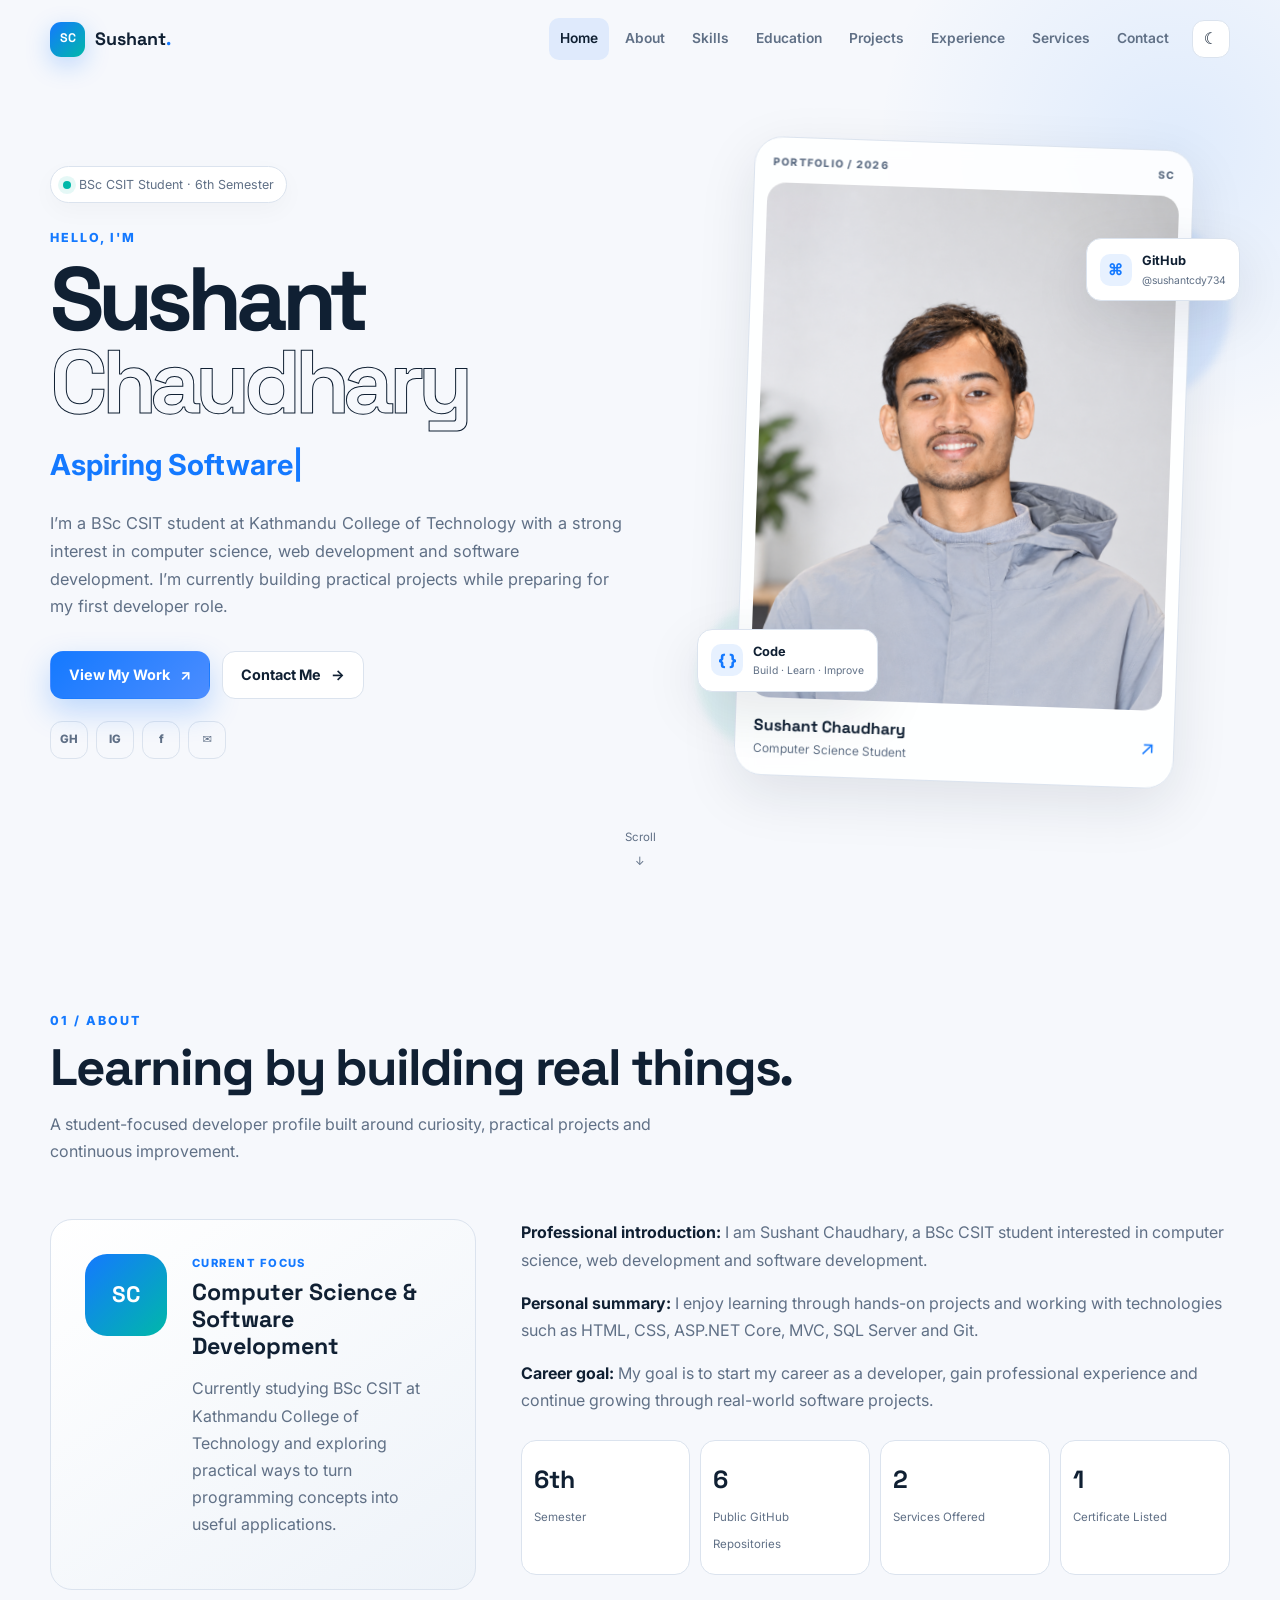
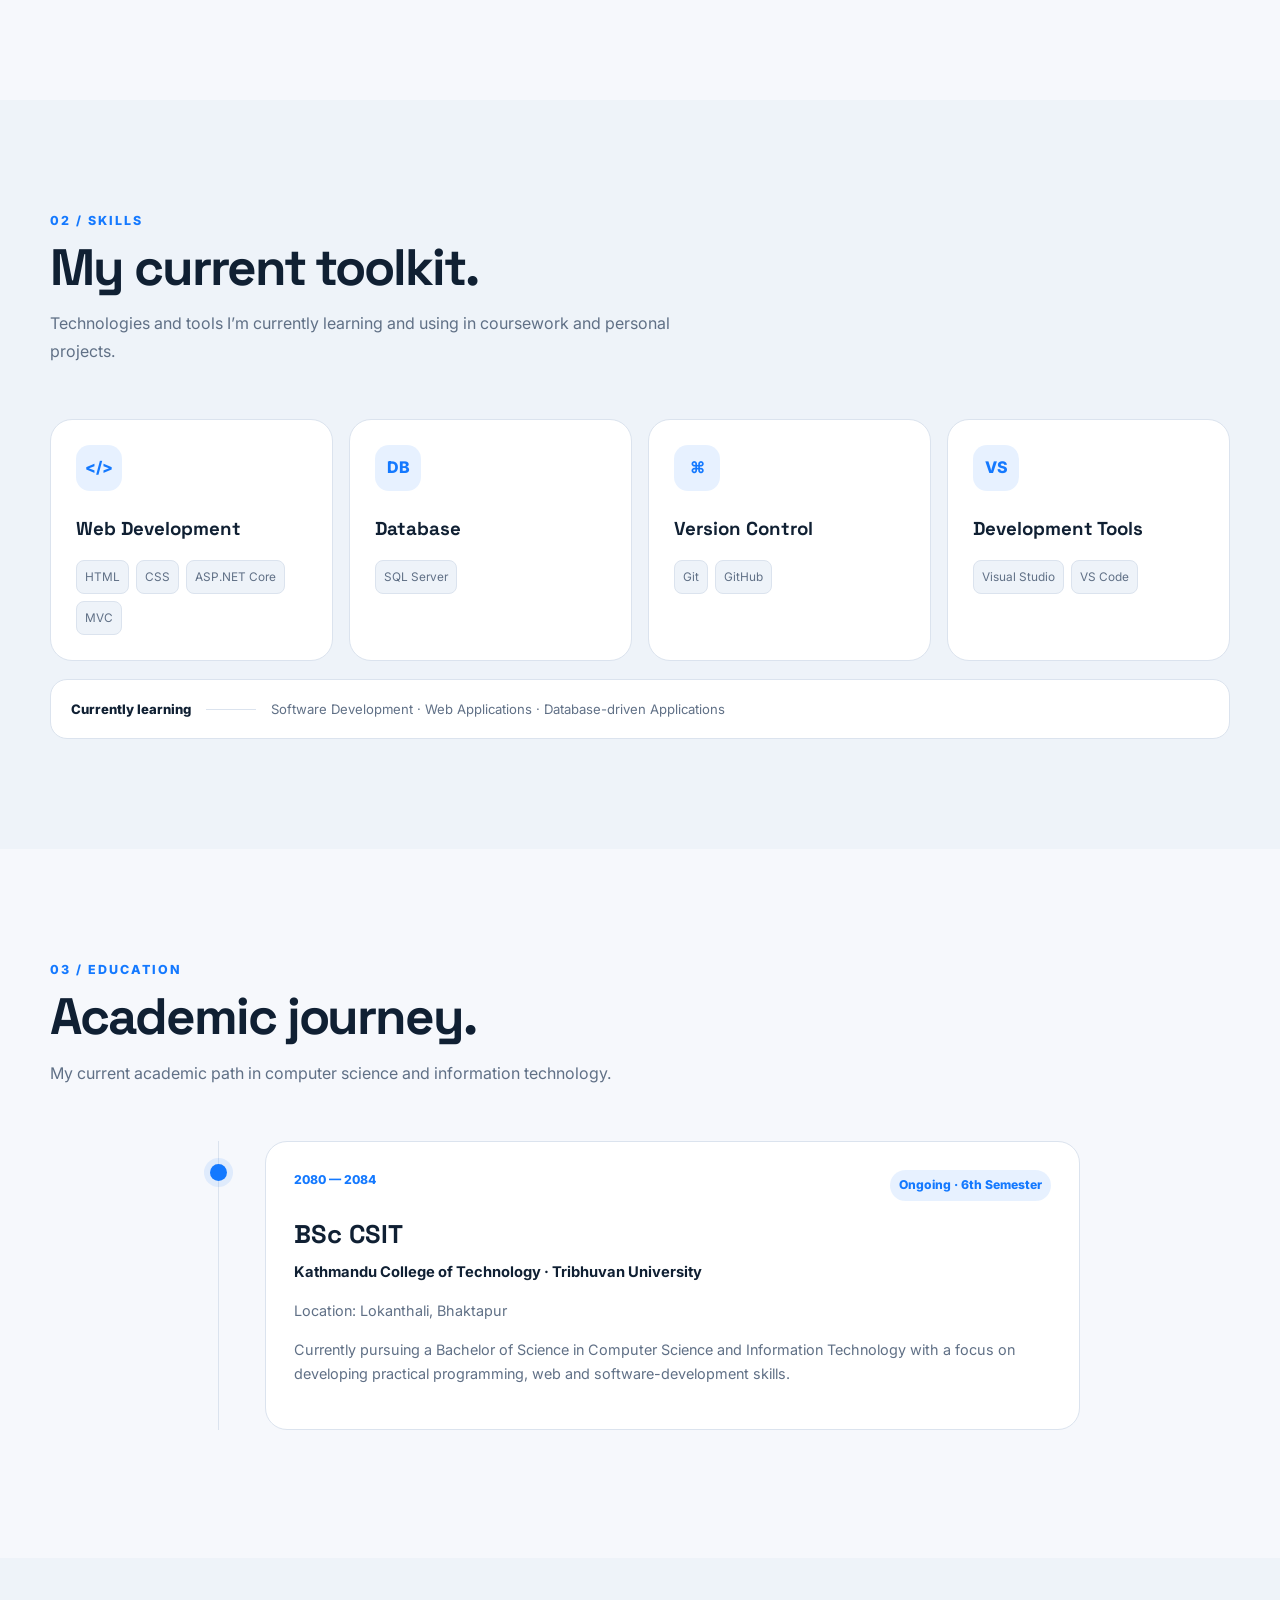
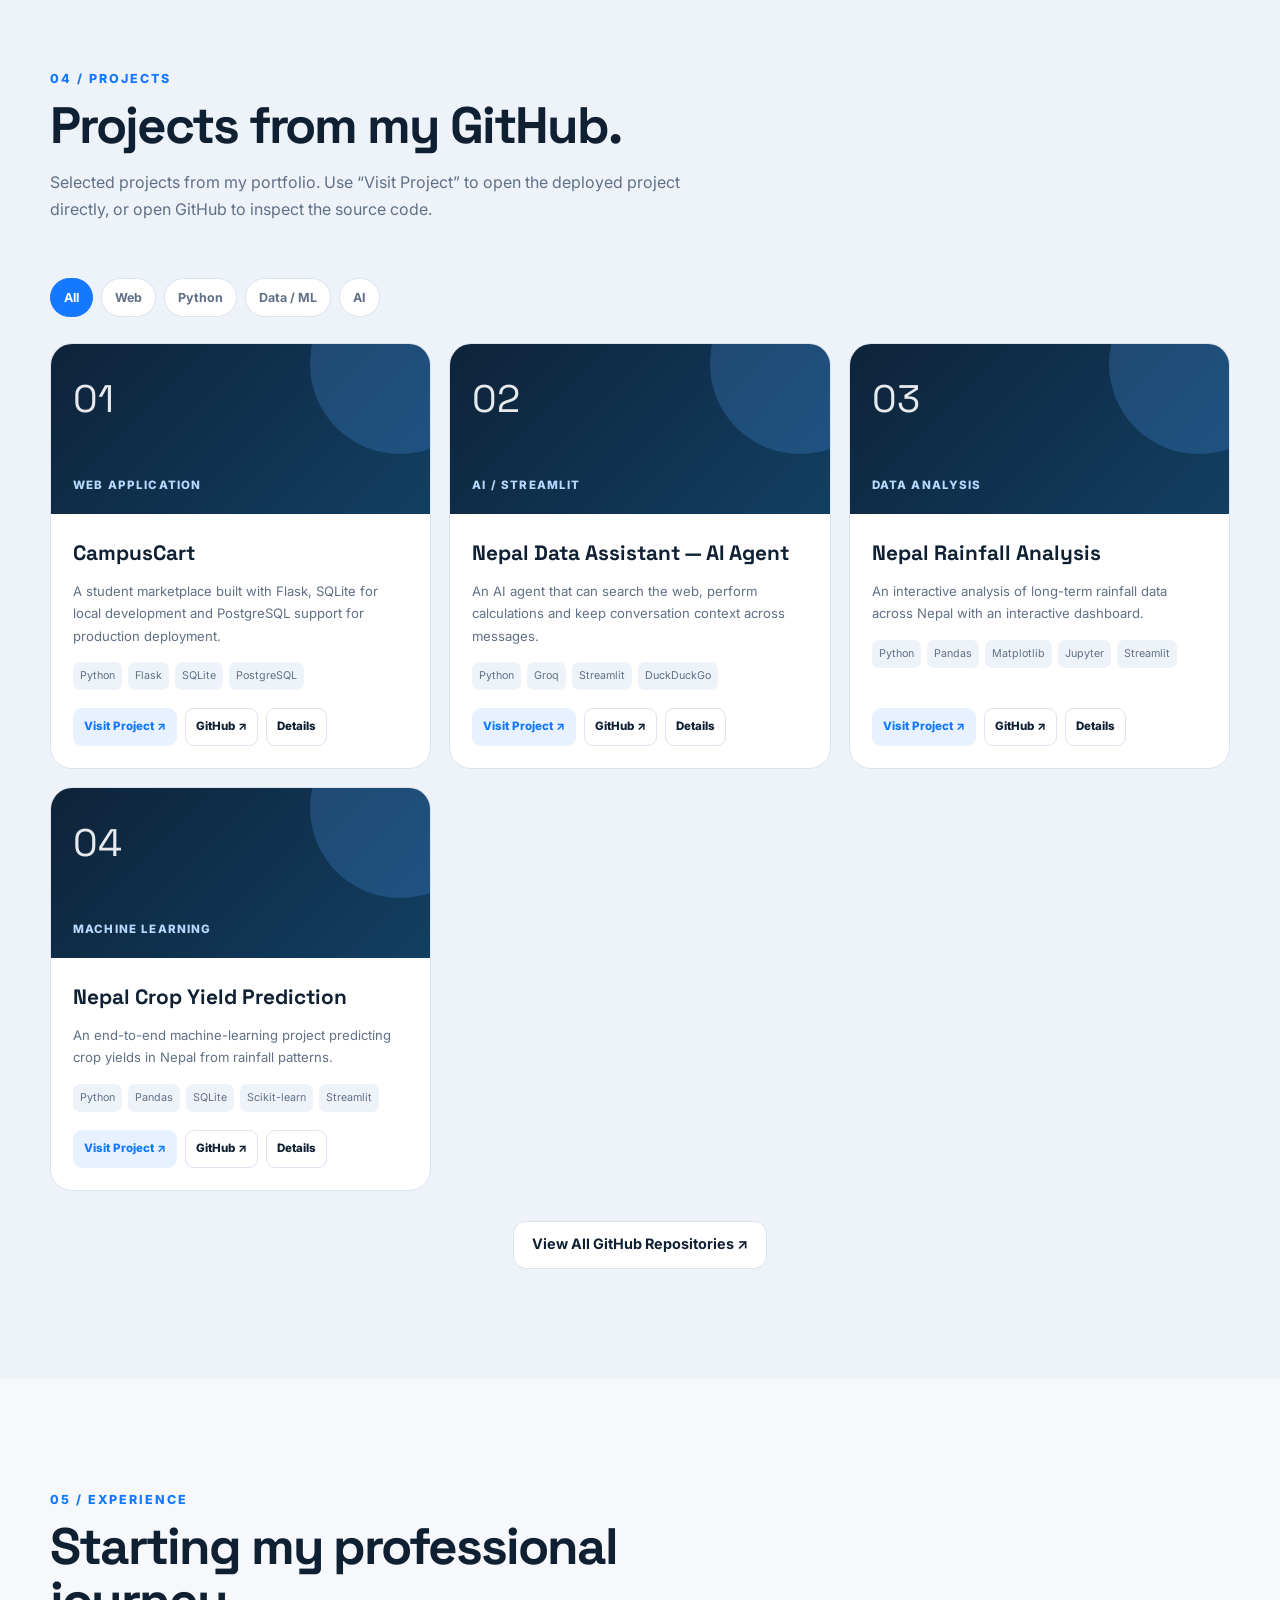
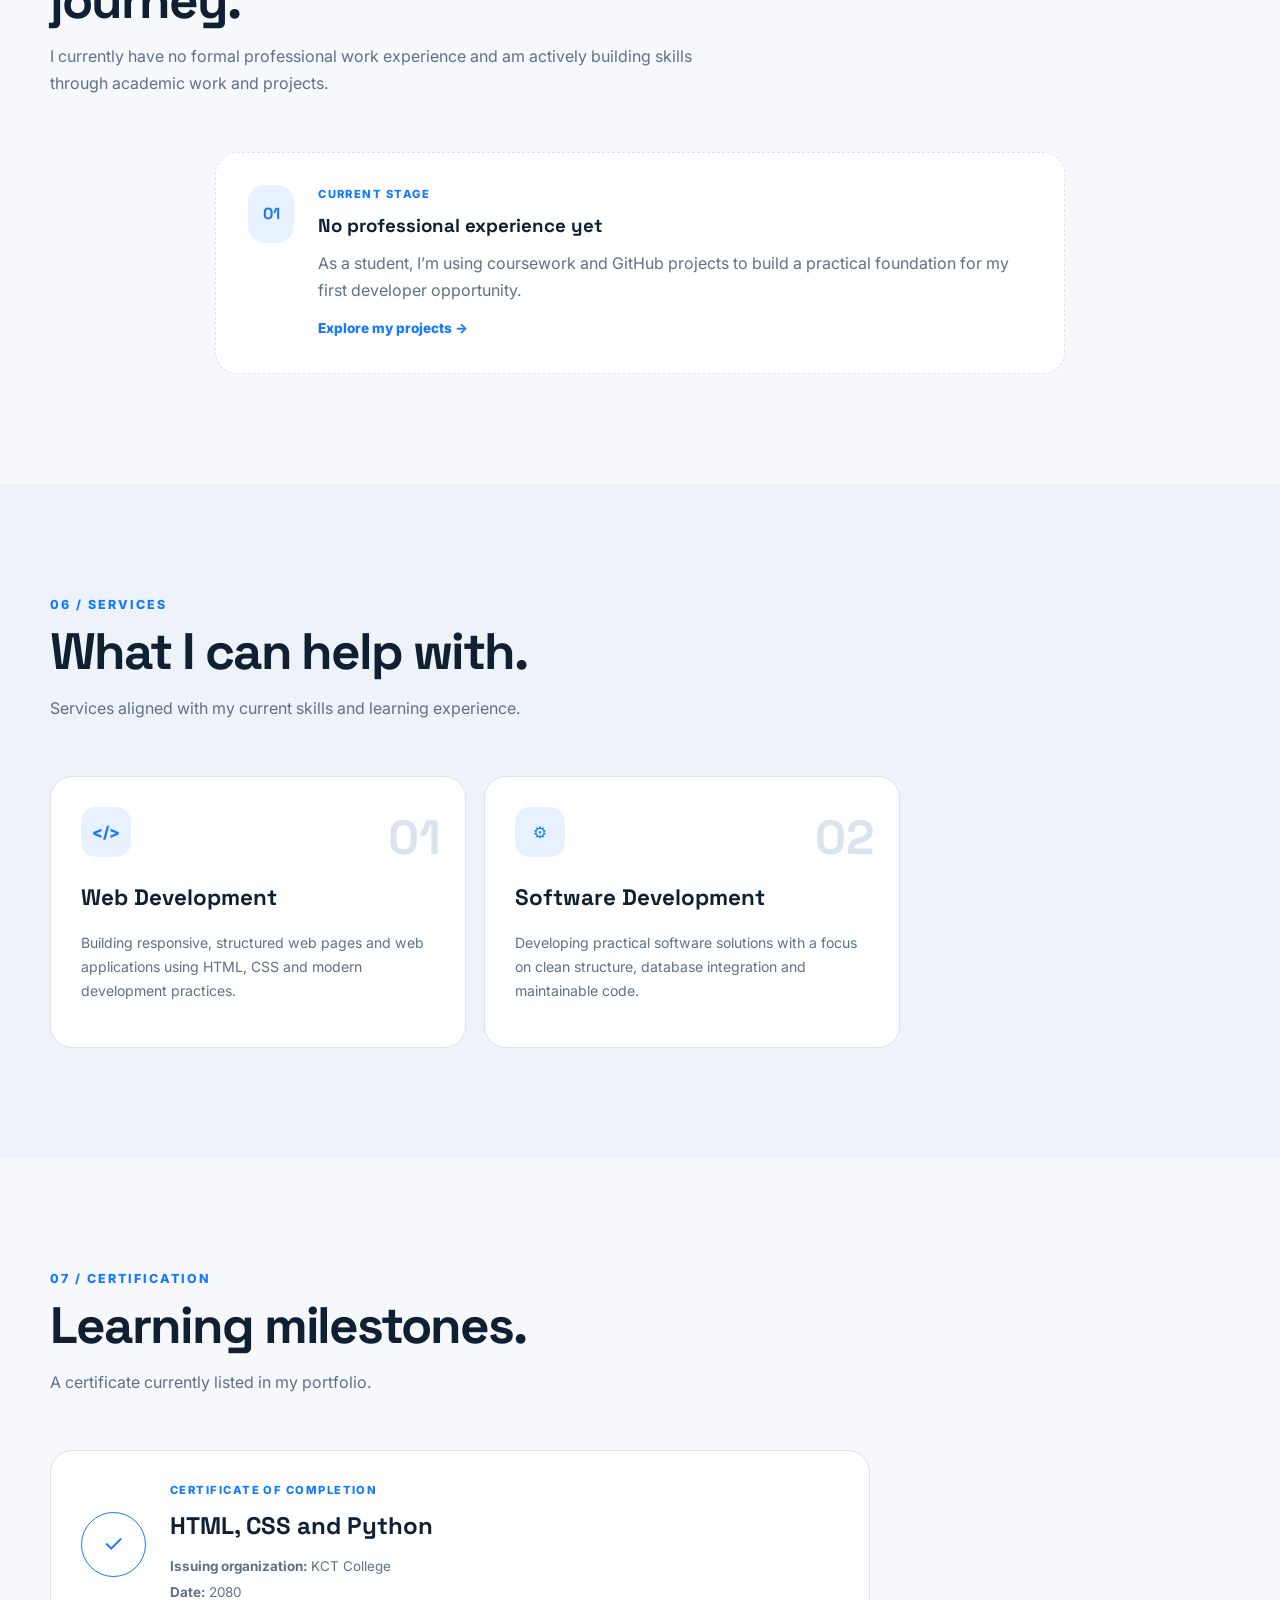
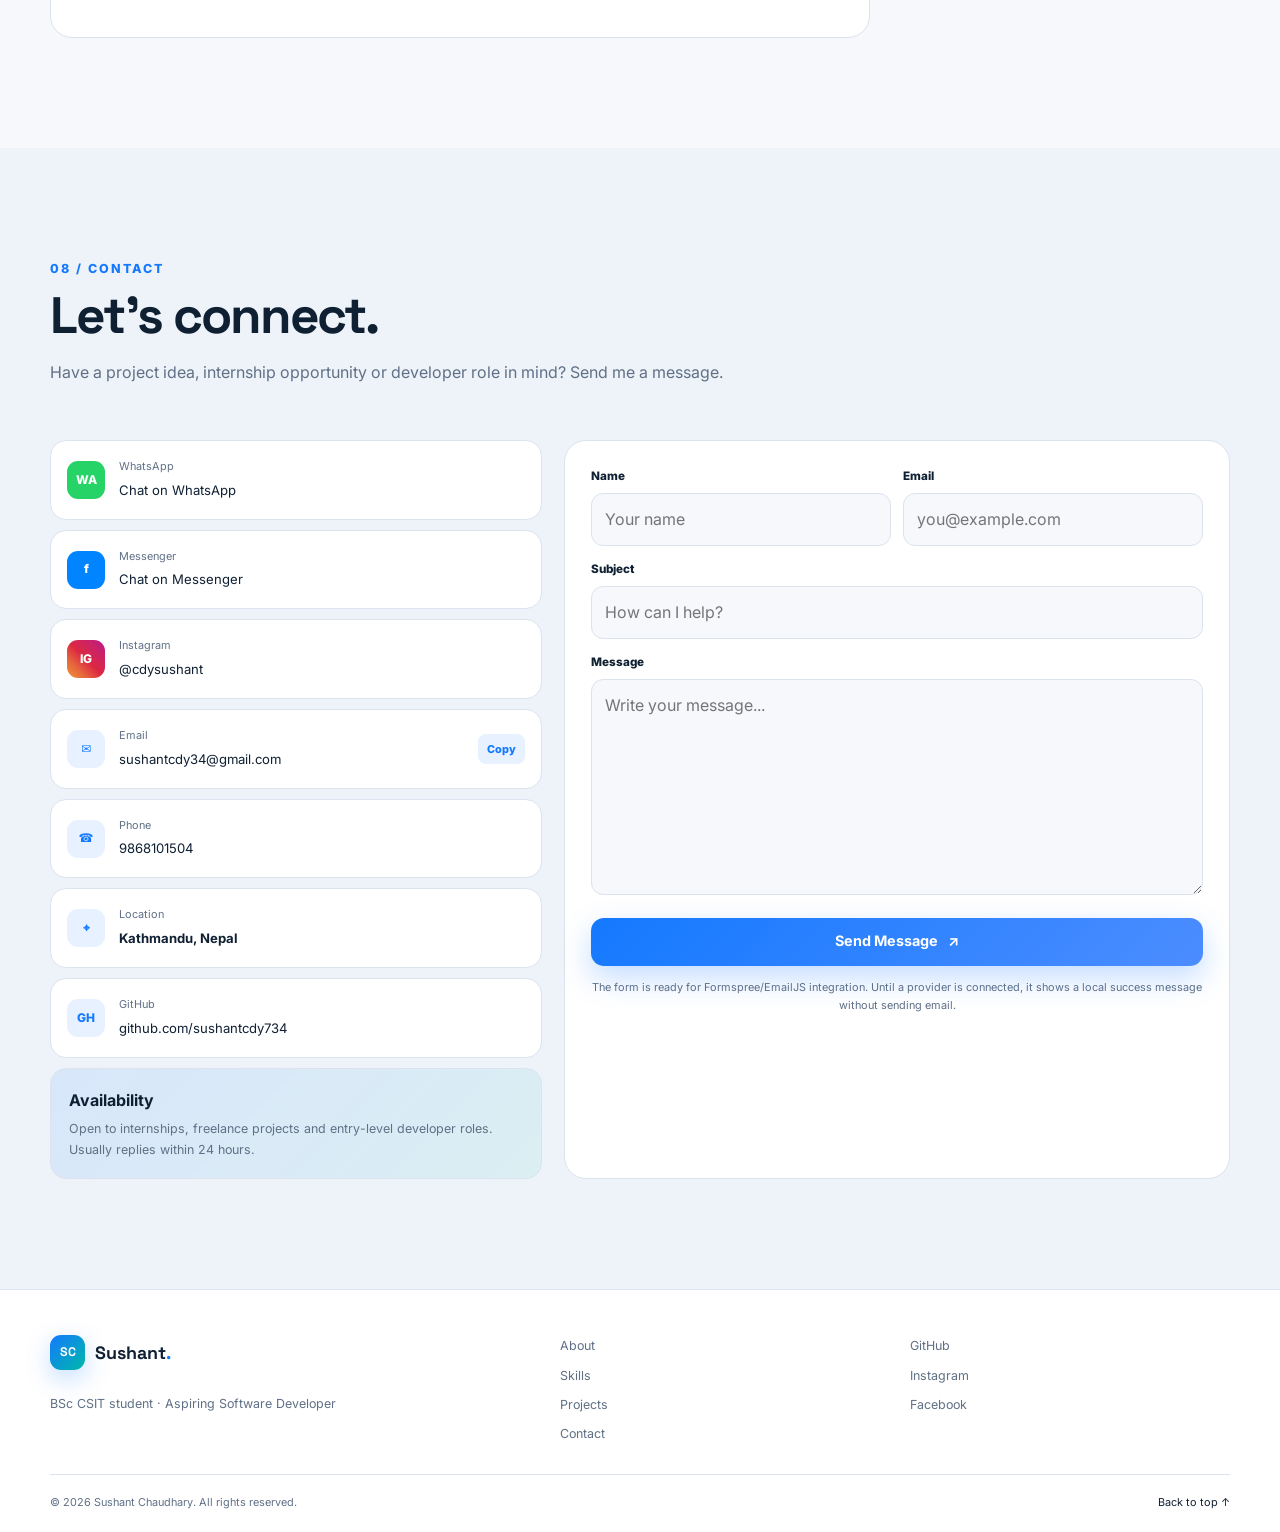
==== index.html @ b799d72f "Initial portfolio" ====
<!doctype html>
<html lang="en">
<head>
  <meta charset="utf-8">
  <meta name="viewport" content="width=device-width, initial-scale=1">
  <meta name="description" content="Sushant Chaudhary — BSc CSIT student and aspiring software developer. Explore skills, education, projects, certifications and contact information.">
  <meta name="keywords" content="Sushant Chaudhary, BSc CSIT, software developer, web development, ASP.NET Core, MVC, SQL Server, GitHub, Kathmandu">
  <meta name="author" content="Sushant Chaudhary">
  <meta property="og:title" content="Sushant Chaudhary | Developer Portfolio">
  <meta property="og:description" content="Portfolio of Sushant Chaudhary, a BSc CSIT student interested in computer science and software development.">
  <meta property="og:type" content="website">
  <meta property="og:image" content="images/profile.jpg">
  <meta name="theme-color" content="#08111f">
  <title>Sushant Chaudhary | Developer Portfolio</title>
  <link rel="icon" href="images/profile.jpg" type="image/jpeg">
  <link rel="preconnect" href="https://fonts.googleapis.com">
  <link rel="preconnect" href="https://fonts.gstatic.com" crossorigin>
  <link href="https://fonts.googleapis.com/css2?family=Inter:wght@400;500;600;700;800&family=Space+Grotesk:wght@500;600;700&display=swap" rel="stylesheet">
  <link rel="stylesheet" href="css/style.css">
</head>
<body>
  <div id="loader" class="loader" aria-label="Loading"><div class="loader-ring"></div></div>
  <div class="scroll-progress" id="scrollProgress"></div>

  <header class="site-header" id="siteHeader">
    <nav class="navbar container" aria-label="Primary navigation">
      <a class="brand" href="#home" aria-label="Sushant Chaudhary home">
        <span class="brand-mark">SC</span><span>Sushant<span class="brand-dot">.</span></span>
      </a>

      <button class="menu-toggle" id="menuToggle" aria-label="Open navigation menu" aria-expanded="false" aria-controls="navMenu">
        <span></span><span></span><span></span>
      </button>

      <div class="nav-menu" id="navMenu">
        <a href="#home" class="nav-link active">Home</a>
        <a href="#about" class="nav-link">About</a>
        <a href="#skills" class="nav-link">Skills</a>
        <a href="#education" class="nav-link">Education</a>
        <a href="#projects" class="nav-link">Projects</a>
        <a href="#experience" class="nav-link">Experience</a>
        <a href="#services" class="nav-link">Services</a>
        <a href="#contact" class="nav-link">Contact</a>
        <button class="theme-toggle" id="themeToggle" aria-label="Toggle dark and light mode" title="Toggle theme">☾</button>
      </div>
    </nav>
  </header>

  <main>
    <section id="home" class="hero section">
      <div class="hero-grid container">
        <div class="hero-copy reveal">
          <div class="status-pill"><span></span> BSc CSIT Student · 6th Semester</div>
          <p class="eyebrow">Hello, I'm</p>
          <h1>Sushant <span>Chaudhary</span></h1>
          <h2><span id="typingText">Aspiring Software Developer</span><span class="typing-cursor" aria-hidden="true">|</span></h2>
          <p class="hero-description">
            I’m a BSc CSIT student at Kathmandu College of Technology with a strong interest in computer science,
            web development and software development. I’m currently building practical projects while preparing for my first developer role.
          </p>
          <div class="hero-actions">
            <a class="btn btn-primary" href="#projects">View My Work <span>↗</span></a>
            <a class="btn btn-secondary" href="#contact">Contact Me <span>→</span></a>
          </div>
          <div class="social-links" aria-label="Social links">
            <a href="https://github.com/sushantcdy734" target="_blank" rel="noopener noreferrer" aria-label="GitHub">GH</a>
            <a href="https://www.instagram.com/cdysushant/?hl=en" target="_blank" rel="noopener noreferrer" aria-label="Instagram">IG</a>
            <a href="https://www.facebook.com/sushant.chaudhary.543792" target="_blank" rel="noopener noreferrer" aria-label="Facebook">f</a>
            <a href="mailto:sushantcdy734@gmail.com" aria-label="Email">✉</a>
          </div>
        </div>

        <div class="hero-visual reveal">
          <div class="glow glow-one"></div>
          <div class="glow glow-two"></div>
          <div class="profile-card">
            <div class="profile-topline"><span>PORTFOLIO / 2026</span><span>SC</span></div>
            <img src="images/profile.jpg" alt="Portrait of Sushant Chaudhary" loading="eager">
            <div class="profile-caption">
              <div>
                <strong>Sushant Chaudhary</strong>
                <span>Computer Science Student</span>
              </div>
              <span class="profile-arrow">↗</span>
            </div>
          </div>
          <div class="floating-card floating-card-one"><span class="mini-icon">{ }</span><div><strong>Code</strong><small>Build · Learn · Improve</small></div></div>
          <div class="floating-card floating-card-two"><span class="mini-icon">⌘</span><div><strong>GitHub</strong><small>@sushantcdy734</small></div></div>
        </div>
      </div>
      <a class="scroll-hint" href="#about" aria-label="Scroll to About section"><span>Scroll</span> ↓</a>
    </section>

    <section id="about" class="section">
      <div class="container">
        <div class="section-heading reveal">
          <p class="eyebrow">01 / About</p>
          <h2>Learning by building real things.</h2>
          <p>A student-focused developer profile built around curiosity, practical projects and continuous improvement.</p>
        </div>

        <div class="about-grid">
          <div class="about-panel reveal">
            <div class="about-number">SC</div>
            <div>
              <span class="panel-label">Current focus</span>
              <h3>Computer Science & Software Development</h3>
              <p>Currently studying BSc CSIT at Kathmandu College of Technology and exploring practical ways to turn programming concepts into useful applications.</p>
            </div>
          </div>

          <div class="about-copy reveal">
            <p><strong>Professional introduction:</strong> I am Sushant Chaudhary, a BSc CSIT student interested in computer science, web development and software development.</p>
            <p><strong>Personal summary:</strong> I enjoy learning through hands-on projects and working with technologies such as HTML, CSS, ASP.NET Core, MVC, SQL Server and Git.</p>
            <p><strong>Career goal:</strong> My goal is to start my career as a developer, gain professional experience and continue growing through real-world software projects.</p>

            <div class="stats-grid">
              <div class="stat"><strong>6th</strong><span>Semester</span></div>
              <div class="stat"><strong>6</strong><span>Public GitHub Repositories</span></div>
              <div class="stat"><strong>2</strong><span>Services Offered</span></div>
              <div class="stat"><strong>1</strong><span>Certificate Listed</span></div>
            </div>
          </div>
        </div>
      </div>
    </section>

    <section id="skills" class="section section-muted">
      <div class="container">
        <div class="section-heading reveal">
          <p class="eyebrow">02 / Skills</p>
          <h2>My current toolkit.</h2>
          <p>Technologies and tools I’m currently learning and using in coursework and personal projects.</p>
        </div>

        <div class="skills-grid">
          <article class="skill-card reveal">
            <div class="skill-icon">&lt;/&gt;</div>
            <h3>Web Development</h3>
            <div class="skill-tags">
              <span>HTML</span><span>CSS</span><span>ASP.NET Core</span><span>MVC</span>
            </div>
          </article>
          <article class="skill-card reveal">
            <div class="skill-icon">DB</div>
            <h3>Database</h3>
            <div class="skill-tags">
              <span>SQL Server</span>
            </div>
          </article>
          <article class="skill-card reveal">
            <div class="skill-icon">⌘</div>
            <h3>Version Control</h3>
            <div class="skill-tags">
              <span>Git</span><span>GitHub</span>
            </div>
          </article>
          <article class="skill-card reveal">
            <div class="skill-icon">VS</div>
            <h3>Development Tools</h3>
            <div class="skill-tags">
              <span>Visual Studio</span><span>VS Code</span>
            </div>
          </article>
        </div>

        <div class="learning-strip reveal">
          <span class="learning-label">Currently learning</span>
          <div class="learning-line"></div>
          <span>Software Development · Web Applications · Database-driven Applications</span>
        </div>
      </div>
    </section>

    <section id="education" class="section">
      <div class="container">
        <div class="section-heading reveal">
          <p class="eyebrow">03 / Education</p>
          <h2>Academic journey.</h2>
          <p>My current academic path in computer science and information technology.</p>
        </div>

        <div class="timeline">
          <article class="timeline-item reveal">
            <div class="timeline-dot"></div>
            <div class="timeline-card">
              <div class="timeline-meta"><span>2080 — 2084</span><span class="badge">Ongoing · 6th Semester</span></div>
              <h3>BSc CSIT</h3>
              <h4>Kathmandu College of Technology · Tribhuvan University</h4>
              <p>Location: Lokanthali, Bhaktapur</p>
              <p>Currently pursuing a Bachelor of Science in Computer Science and Information Technology with a focus on developing practical programming, web and software-development skills.</p>
            </div>
          </article>
        </div>
      </div>
    </section>

    <section id="projects" class="section section-muted">
      <div class="container">
        <div class="section-heading reveal">
          <p class="eyebrow">04 / Projects</p>
          <h2>Projects from my GitHub.</h2>
          <p>Selected projects from my portfolio. Use “Visit Project” to open the deployed project directly, or open GitHub to inspect the source code.</p>
        </div>

        <div class="filter-row reveal" role="group" aria-label="Project filters">
          <button class="filter-btn active" data-filter="all">All</button>
          <button class="filter-btn" data-filter="web">Web</button>
          <button class="filter-btn" data-filter="python">Python</button>
          <button class="filter-btn" data-filter="data">Data / ML</button>
          <button class="filter-btn" data-filter="ai">AI</button>
        </div>

        <div id="projectGrid" class="projects-grid"></div>

        <div class="projects-footer reveal">
          <a class="btn btn-secondary" href="https://github.com/sushantcdy734?tab=repositories" target="_blank" rel="noopener noreferrer">View All GitHub Repositories ↗</a>
        </div>
      </div>
    </section>

    <section id="experience" class="section">
      <div class="container">
        <div class="section-heading reveal">
          <p class="eyebrow">05 / Experience</p>
          <h2>Starting my professional journey.</h2>
          <p>I currently have no formal professional work experience and am actively building skills through academic work and projects.</p>
        </div>

        <div class="experience-empty reveal">
          <div class="empty-icon">01</div>
          <div>
            <span class="panel-label">Current stage</span>
            <h3>No professional experience yet</h3>
            <p>As a student, I’m using coursework and GitHub projects to build a practical foundation for my first developer opportunity.</p>
            <a href="#projects" class="text-link">Explore my projects →</a>
          </div>
        </div>
      </div>
    </section>

    <section id="services" class="section section-muted">
      <div class="container">
        <div class="section-heading reveal">
          <p class="eyebrow">06 / Services</p>
          <h2>What I can help with.</h2>
          <p>Services aligned with my current skills and learning experience.</p>
        </div>

        <div class="services-grid">
          <article class="service-card reveal">
            <span class="service-number">01</span>
            <div class="service-icon">&lt;/&gt;</div>
            <h3>Web Development</h3>
            <p>Building responsive, structured web pages and web applications using HTML, CSS and modern development practices.</p>
          </article>
          <article class="service-card reveal">
            <span class="service-number">02</span>
            <div class="service-icon">⚙</div>
            <h3>Software Development</h3>
            <p>Developing practical software solutions with a focus on clean structure, database integration and maintainable code.</p>
          </article>
        </div>
      </div>
    </section>

    <section id="certifications" class="section">
      <div class="container">
        <div class="section-heading reveal">
          <p class="eyebrow">07 / Certification</p>
          <h2>Learning milestones.</h2>
          <p>A certificate currently listed in my portfolio.</p>
        </div>

        <article class="certificate-card reveal">
          <div class="certificate-seal">✓</div>
          <div>
            <span class="panel-label">Certificate of Completion</span>
            <h3>HTML, CSS and Python</h3>
            <p><strong>Issuing organization:</strong> KCT College</p>
            <p><strong>Date:</strong> 2080</p>
          </div>
        </article>
      </div>
    </section>

    <section id="contact" class="section section-muted">
      <div class="container">
        <div class="section-heading reveal">
          <p class="eyebrow">08 / Contact</p>
          <h2>Let's connect.</h2>
          <p>Have a project idea, internship opportunity or developer role in mind? Send me a message.</p>
        </div>

        <div class="contact-grid">
          <div class="contact-info reveal">
  <!-- WhatsApp -->
  <div class="contact-card">
    <span class="contact-icon" style="background:#25D366; color:white;">WA</span>
    <div><span>WhatsApp</span><a href="https://wa.me/9779868101504?text=Hello%20Sushant,%20I%20saw%20your%20portfolio!" target="_blank" rel="noopener noreferrer">Chat on WhatsApp</a></div>
  </div>
  
  <!-- Facebook Messenger -->
  <div class="contact-card">
    <span class="contact-icon" style="background:#0084FF; color:white;">f</span>
    <div><span>Messenger</span><a href="https://m.me/sushant.chaudhary.543792" target="_blank" rel="noopener noreferrer">Chat on Messenger</a></div>
  </div>

  <!-- Instagram -->
  <div class="contact-card">
    <span class="contact-icon" style="background:linear-gradient(45deg, #f09433, #e6683c, #dc2743, #cc2366, #bc1888); color:white;">IG</span>
    <div><span>Instagram</span><a href="https://www.instagram.com/cdysushant/?hl=en" target="_blank" rel="noopener noreferrer">@cdysushant</a></div>
  </div>

  <!-- Email (Your existing card) -->
  <div class="contact-card">
    <span class="contact-icon">✉</span>
    <div><span>Email</span><a href="mailto:sushantcdy34@gmail.com">sushantcdy34@gmail.com</a></div>
    <button class="copy-btn" data-copy="sushantcdy34@gmail.com" aria-label="Copy email">Copy</button>
  </div>
            <div class="contact-card">
              <span class="contact-icon">☎</span>
              <div><span>Phone</span><a href="tel:+9779868101504">9868101504</a></div>
            </div>
            <div class="contact-card">
              <span class="contact-icon">⌖</span>
              <div><span>Location</span><strong>Kathmandu, Nepal</strong></div>
            </div>
            <div class="contact-card">
              <span class="contact-icon">GH</span>
              <div><span>GitHub</span><a href="https://github.com/sushantcdy734" target="_blank" rel="noopener noreferrer">github.com/sushantcdy734</a></div>
            </div>

            <div class="contact-note">
            <strong>Availability</strong>
            <p>Open to internships, freelance projects and entry-level developer roles. Usually replies within 24 hours.</p>
              </div>
          </div>

          <form id="contactForm" class="contact-form reveal" action="https://formspree.io/f/mrpblqgd" method="POST" novalidate>
            <div class="form-row">
              <label><span>Name</span><input type="text" name="name" autocomplete="name" required minlength="2" placeholder="Your name"></label>
              <label><span>Email</span><input type="email" name="email" autocomplete="email" required placeholder="you@example.com"></label>
            </div>
            <label><span>Subject</span><input type="text" name="subject" required minlength="3" placeholder="How can I help?"></label>
            <label><span>Message</span><textarea name="message" rows="7" required minlength="10" placeholder="Write your message..."></textarea></label>
            <button class="btn btn-primary submit-btn" type="submit">Send Message <span>↗</span></button>
            <p class="form-note">The form is ready for Formspree/EmailJS integration. Until a provider is connected, it shows a local success message without sending email.</p>
          </form>
        </div>
      </div>
    </section>
  </main>

  <footer class="footer">
    <div class="container footer-grid">
      <div>
        <a class="brand footer-brand" href="#home"><span class="brand-mark">SC</span><span>Sushant<span class="brand-dot">.</span></span></a>
        <p>BSc CSIT student · Aspiring Software Developer</p>
      </div>
      <div class="footer-links">
        <a href="#about">About</a><a href="#skills">Skills</a><a href="#projects">Projects</a><a href="#contact">Contact</a>
      </div>
      <div class="footer-socials">
        <a href="https://github.com/sushantcdy734" target="_blank" rel="noopener noreferrer">GitHub</a>
        <a href="https://www.instagram.com/cdysushant/?hl=en" target="_blank" rel="noopener noreferrer">Instagram</a>
        <a href="https://www.facebook.com/sushant.chaudhary.543792" target="_blank" rel="noopener noreferrer">Facebook</a>
      </div>
    </div>
    <div class="container footer-bottom">
      <span>© <span id="year"></span> Sushant Chaudhary. All rights reserved.</span>
      <a href="#home">Back to top ↑</a>
    </div>
  </footer>

  <div class="modal" id="projectModal" aria-hidden="true">
    <div class="modal-backdrop" data-close-modal></div>
    <div class="modal-dialog" role="dialog" aria-modal="true" aria-labelledby="modalTitle">
      <button class="modal-close" id="modalClose" aria-label="Close project details">×</button>
      <div id="modalContent"></div>
    </div>
  </div>

  <div class="toast" id="toast" role="status" aria-live="polite"></div>
  <button class="back-to-top" id="backToTop" aria-label="Back to top">↑</button>

  <script src="js/script.js"></script>
</body>
</html>
---- css/style.css ----
:root{
  --bg:#f6f8fc;
  --surface:#ffffff;
  --surface-2:#eef3f9;
  --text:#102033;
  --muted:#607086;
  --line:#dbe3ee;
  --accent:#1479ff;
  --accent-2:#00b8a9;
  --accent-soft:rgba(20,121,255,.10);
  --shadow:0 18px 55px rgba(16,32,51,.10);
  --radius:22px;
  --max:1180px;
}
html[data-theme="dark"]{
  --bg:#07101d;
  --surface:#0d1827;
  --surface-2:#101f31;
  --text:#edf5ff;
  --muted:#9eb0c4;
  --line:#213249;
  --accent:#53a4ff;
  --accent-2:#39d5c5;
  --accent-soft:rgba(83,164,255,.12);
  --shadow:0 22px 70px rgba(0,0,0,.32);
}
*{box-sizing:border-box}
html{scroll-behavior:smooth;scroll-padding-top:90px}
body{margin:0;font-family:Inter,system-ui,sans-serif;background:var(--bg);color:var(--text);line-height:1.7;overflow-x:hidden}
body.menu-open{overflow:hidden}
a{color:inherit;text-decoration:none}
button,input,textarea{font:inherit}
button{cursor:pointer}
img{max-width:100%;display:block}
.container{width:min(calc(100% - 40px),var(--max));margin-inline:auto}
.section{padding:110px 0}
.section-muted{background:var(--surface-2)}
.eyebrow{margin:0 0 10px;color:var(--accent);font-size:.78rem;font-weight:800;letter-spacing:.16em;text-transform:uppercase}
.section-heading{max-width:760px;margin-bottom:54px}
.section-heading h2{font-family:"Space Grotesk",sans-serif;font-size:clamp(2rem,4vw,3.5rem);line-height:1.05;margin:0 0 16px;letter-spacing:-.04em}
.section-heading p:last-child{color:var(--muted);margin:0;max-width:680px}
.site-header{position:fixed;z-index:50;inset:0 0 auto;background:transparent;transition:.3s ease}
.site-header.scrolled{background:color-mix(in srgb,var(--bg) 86%,transparent);backdrop-filter:blur(18px);border-bottom:1px solid var(--line)}
.navbar{min-height:78px;display:flex;align-items:center;justify-content:space-between;gap:20px}
.brand{display:inline-flex;align-items:center;gap:10px;font-family:"Space Grotesk",sans-serif;font-weight:800;font-size:1.12rem}
.brand-mark{width:35px;height:35px;border-radius:11px;display:grid;place-items:center;background:linear-gradient(135deg,var(--accent),var(--accent-2));color:#fff;font-size:.78rem;box-shadow:0 8px 25px rgba(20,121,255,.25)}
.brand-dot{color:var(--accent)}
.nav-menu{display:flex;align-items:center;gap:5px}
.nav-link{padding:9px 11px;border-radius:10px;color:var(--muted);font-size:.86rem;font-weight:600;transition:.2s}
.nav-link:hover,.nav-link.active{color:var(--text);background:var(--accent-soft)}
.theme-toggle{width:38px;height:38px;border:1px solid var(--line);background:var(--surface);color:var(--text);border-radius:12px;margin-left:7px}
.menu-toggle{display:none;width:44px;height:44px;border:1px solid var(--line);background:var(--surface);border-radius:12px}
.menu-toggle span{display:block;width:19px;height:2px;background:var(--text);margin:4px auto}
.scroll-progress{position:fixed;z-index:100;left:0;top:0;width:0;height:3px;background:linear-gradient(90deg,var(--accent),var(--accent-2))}
.hero{min-height:100vh;display:grid;align-items:center;padding-top:135px;position:relative;overflow:hidden}
.hero:before{content:"";position:absolute;width:650px;height:650px;right:-220px;top:-180px;border-radius:50%;background:radial-gradient(circle,var(--accent-soft),transparent 65%);pointer-events:none}
.hero-grid{display:grid;grid-template-columns:1.04fr .96fr;gap:70px;align-items:center}
.status-pill{display:inline-flex;align-items:center;gap:8px;padding:7px 12px;border:1px solid var(--line);border-radius:999px;background:var(--surface);font-size:.78rem;color:var(--muted);margin-bottom:24px;box-shadow:0 8px 25px rgba(0,0,0,.03)}
.status-pill span{width:8px;height:8px;border-radius:50%;background:var(--accent-2);box-shadow:0 0 0 5px rgba(0,184,169,.1)}
.hero-copy h1{font-family:"Space Grotesk",sans-serif;font-size:clamp(3.3rem,7vw,6.5rem);line-height:.92;letter-spacing:-.07em;margin:0 0 18px}
.hero-copy h1 span{display:block;color:transparent;-webkit-text-stroke:1px var(--text)}
.hero-copy h2{font-size:clamp(1.2rem,2.4vw,1.8rem);margin:0 0 20px;color:var(--accent)}
.typing-cursor{animation:blink .8s infinite}
@keyframes blink{50%{opacity:0}}
.hero-description{max-width:690px;color:var(--muted);font-size:1.02rem}
.hero-actions{display:flex;flex-wrap:wrap;gap:12px;margin:30px 0 22px}
.btn{display:inline-flex;align-items:center;justify-content:center;gap:10px;min-height:48px;padding:0 18px;border-radius:13px;border:1px solid transparent;font-weight:700;font-size:.9rem;transition:.25s;position:relative;overflow:hidden}
.btn:hover{transform:translateY(-2px)}
.btn-primary{color:#fff;background:linear-gradient(135deg,var(--accent),#4c8dff);box-shadow:0 12px 30px rgba(20,121,255,.25)}
.btn-secondary{border-color:var(--line);background:var(--surface);color:var(--text)}
.social-links{display:flex;gap:8px}
.social-links a{width:38px;height:38px;border:1px solid var(--line);border-radius:12px;display:grid;place-items:center;color:var(--muted);font-weight:800;font-size:.72rem;transition:.2s}
.social-links a:hover{color:var(--accent);border-color:var(--accent);transform:translateY(-2px)}
.hero-visual{position:relative;min-height:590px;display:grid;place-items:center}
.profile-card{position:relative;width:min(100%,440px);padding:13px;border:1px solid var(--line);border-radius:28px;background:color-mix(in srgb,var(--surface) 88%,transparent);backdrop-filter:blur(14px);box-shadow:var(--shadow);transform:rotate(2deg)}
.profile-card img{width:100%;aspect-ratio:4/5;object-fit:cover;object-position:center top;border-radius:19px}
.profile-topline{display:flex;justify-content:space-between;color:var(--muted);font-size:.65rem;font-weight:800;letter-spacing:.12em;padding:3px 5px 11px}
.profile-caption{display:flex;align-items:center;justify-content:space-between;padding:14px 5px 3px}
.profile-caption strong,.profile-caption span{display:block}
.profile-caption strong{font-family:"Space Grotesk",sans-serif}
.profile-caption span:not(.profile-arrow){color:var(--muted);font-size:.75rem}
.profile-arrow{font-size:1.2rem;color:var(--accent)}
.floating-card{position:absolute;z-index:2;display:flex;align-items:center;gap:10px;padding:11px 13px;border:1px solid var(--line);border-radius:15px;background:var(--surface);box-shadow:var(--shadow)}
.floating-card-one{left:0;bottom:90px}.floating-card-two{right:-10px;top:95px}
.floating-card strong,.floating-card small{display:block}.floating-card strong{font-size:.8rem}.floating-card small{font-size:.65rem;color:var(--muted)}
.mini-icon{width:32px;height:32px;border-radius:10px;display:grid;place-items:center;background:var(--accent-soft);color:var(--accent);font-weight:800}
.glow{position:absolute;border-radius:50%;filter:blur(4px);opacity:.7}.glow-one{width:190px;height:190px;background:rgba(20,121,255,.16);top:70px;right:0}.glow-two{width:150px;height:150px;background:rgba(0,184,169,.12);bottom:30px;left:0}
.scroll-hint{position:absolute;bottom:28px;left:50%;transform:translateX(-50%);color:var(--muted);font-size:.72rem;display:flex;flex-direction:column;align-items:center;gap:5px}
.about-grid{display:grid;grid-template-columns:.75fr 1.25fr;gap:45px;align-items:stretch}
.about-panel{padding:34px;border:1px solid var(--line);border-radius:var(--radius);background:linear-gradient(145deg,var(--surface),var(--surface-2));display:flex;gap:25px;align-items:flex-start}
.about-number{width:82px;height:82px;flex:none;display:grid;place-items:center;border-radius:22px;background:linear-gradient(135deg,var(--accent),var(--accent-2));color:#fff;font-family:"Space Grotesk";font-size:1.4rem;font-weight:800}
.panel-label{display:block;color:var(--accent);font-size:.7rem;font-weight:800;text-transform:uppercase;letter-spacing:.13em;margin-bottom:6px}
.about-panel h3{font-family:"Space Grotesk";font-size:1.45rem;line-height:1.15;margin:0 0 12px}
.about-panel p,.about-copy p{color:var(--muted)}
.about-copy p:first-child{margin-top:0}.about-copy strong{color:var(--text)}
.stats-grid{display:grid;grid-template-columns:repeat(4,1fr);gap:10px;margin-top:26px}
.stat{padding:18px 12px;border:1px solid var(--line);border-radius:15px;background:var(--surface)}
.stat strong{display:block;font-family:"Space Grotesk";font-size:1.55rem}.stat span{color:var(--muted);font-size:.72rem}
.skills-grid{display:grid;grid-template-columns:repeat(4,1fr);gap:16px}
.skill-card{padding:25px;border:1px solid var(--line);border-radius:var(--radius);background:var(--surface);transition:.25s}
.skill-card:hover{transform:translateY(-5px);box-shadow:var(--shadow)}
.skill-icon{width:46px;height:46px;border-radius:14px;display:grid;place-items:center;background:var(--accent-soft);color:var(--accent);font-weight:800;margin-bottom:22px}
.skill-card h3{font-family:"Space Grotesk";margin:0 0 15px}
.skill-tags{display:flex;flex-wrap:wrap;gap:7px}.skill-tags span{font-size:.74rem;padding:6px 8px;border-radius:8px;background:var(--surface-2);color:var(--muted);border:1px solid var(--line)}
.learning-strip{margin-top:18px;padding:18px 20px;border:1px solid var(--line);border-radius:17px;background:var(--surface);display:flex;align-items:center;gap:15px;font-size:.82rem;color:var(--muted)}
.learning-label{color:var(--text);font-weight:800;white-space:nowrap}.learning-line{height:1px;background:var(--line);width:50px}
.timeline{position:relative;max-width:880px;margin:0 auto}.timeline:before{content:"";position:absolute;left:18px;top:0;bottom:0;width:1px;background:var(--line)}
.timeline-item{position:relative;padding-left:65px}.timeline-dot{position:absolute;left:10px;top:23px;width:17px;height:17px;border-radius:50%;background:var(--accent);box-shadow:0 0 0 6px var(--accent-soft)}
.timeline-card{padding:28px;border:1px solid var(--line);border-radius:var(--radius);background:var(--surface);margin-bottom:18px}
.timeline-meta{display:flex;justify-content:space-between;gap:10px;flex-wrap:wrap;color:var(--accent);font-size:.76rem;font-weight:800}.badge{padding:5px 9px;border-radius:999px;background:var(--accent-soft)}
.timeline-card h3{font-family:"Space Grotesk";font-size:1.6rem;margin:12px 0 3px}.timeline-card h4{margin:0;color:var(--text);font-size:.92rem}.timeline-card p{color:var(--muted);font-size:.9rem}
.filter-row{display:flex;flex-wrap:wrap;gap:8px;margin-bottom:26px}.filter-btn{border:1px solid var(--line);background:var(--surface);color:var(--muted);border-radius:999px;padding:8px 13px;font-size:.78rem;font-weight:700}.filter-btn.active,.filter-btn:hover{color:#fff;background:var(--accent);border-color:var(--accent)}
.projects-grid{display:grid;grid-template-columns:repeat(3,1fr);gap:18px}
.project-card{border:1px solid var(--line);border-radius:var(--radius);overflow:hidden;background:var(--surface);transition:.25s;display:flex;flex-direction:column}.project-card:hover{transform:translateY(-5px);box-shadow:var(--shadow)}
.project-cover{min-height:170px;padding:22px;position:relative;overflow:hidden;background:linear-gradient(135deg,#0e2339,#123f62)}.project-cover:after{content:"";position:absolute;width:180px;height:180px;border-radius:50%;right:-60px;top:-70px;background:rgba(83,164,255,.22)}
.project-index{position:relative;z-index:1;font-family:"Space Grotesk";font-size:2.4rem;color:rgba(255,255,255,.9)}.project-type{position:absolute;z-index:1;bottom:18px;left:22px;color:#b8d9ff;font-size:.72rem;font-weight:800;text-transform:uppercase;letter-spacing:.1em}
.project-body{padding:22px;display:flex;flex-direction:column;flex:1}.project-body h3{font-family:"Space Grotesk";font-size:1.3rem;margin:0 0 9px}.project-body p{color:var(--muted);font-size:.82rem;margin:0 0 15px}.tech-list{display:flex;flex-wrap:wrap;gap:6px;margin-bottom:18px}.tech-list span{font-size:.67rem;padding:5px 7px;border-radius:7px;background:var(--surface-2);color:var(--muted)}.project-actions{display:flex;gap:8px;margin-top:auto}.project-actions a,.project-actions button{border:1px solid var(--line);background:transparent;color:var(--text);border-radius:9px;padding:8px 10px;font-size:.72rem;font-weight:800}.project-actions a:first-child{background:var(--accent-soft);border-color:transparent;color:var(--accent)}.projects-footer{text-align:center;margin-top:30px}
.experience-empty{max-width:850px;margin:0 auto;padding:32px;border:1px dashed var(--line);border-radius:var(--radius);display:flex;gap:24px;align-items:flex-start;background:var(--surface)}.empty-icon{width:58px;height:58px;border-radius:17px;display:grid;place-items:center;background:var(--accent-soft);color:var(--accent);font-family:"Space Grotesk";font-weight:800}.experience-empty h3{font-family:"Space Grotesk";margin:0 0 8px}.experience-empty p{color:var(--muted);margin:0 0 10px}.text-link{color:var(--accent);font-weight:800;font-size:.85rem}
.services-grid{display:grid;grid-template-columns:repeat(2,1fr);gap:18px;max-width:850px}.service-card{position:relative;padding:30px;border:1px solid var(--line);border-radius:var(--radius);background:var(--surface);overflow:hidden}.service-number{position:absolute;right:24px;top:20px;color:var(--line);font-family:"Space Grotesk";font-size:3rem;font-weight:800}.service-icon{width:50px;height:50px;display:grid;place-items:center;border-radius:15px;background:var(--accent-soft);color:var(--accent);font-weight:800}.service-card h3{font-family:"Space Grotesk";font-size:1.4rem;margin:22px 0 8px}.service-card p{color:var(--muted);font-size:.88rem}
.certificate-card{max-width:820px;display:flex;gap:24px;align-items:center;padding:30px;border:1px solid var(--line);border-radius:var(--radius);background:var(--surface)}.certificate-seal{width:65px;height:65px;flex:none;border-radius:50%;display:grid;place-items:center;border:1px solid var(--accent);color:var(--accent);font-size:1.5rem}.certificate-card h3{font-family:"Space Grotesk";font-size:1.5rem;margin:4px 0 8px}.certificate-card p{color:var(--muted);font-size:.84rem;margin:3px 0}
.contact-grid{display:grid;grid-template-columns:.85fr 1.15fr;gap:22px}.contact-info{display:flex;flex-direction:column;gap:10px}.contact-card{display:flex;align-items:center;gap:14px;padding:16px;border:1px solid var(--line);border-radius:16px;background:var(--surface)}.contact-icon{width:38px;height:38px;flex:none;border-radius:11px;display:grid;place-items:center;background:var(--accent-soft);color:var(--accent);font-weight:800;font-size:.75rem}.contact-card span:not(.contact-icon){display:block;color:var(--muted);font-size:.68rem}.contact-card a,.contact-card strong{font-size:.82rem}.contact-card a:hover{color:var(--accent)}.copy-btn{margin-left:auto;border:0;background:var(--accent-soft);color:var(--accent);padding:6px 9px;border-radius:8px;font-size:.68rem;font-weight:800}.contact-note{padding:18px;border-radius:16px;background:linear-gradient(135deg,var(--accent-soft),rgba(0,184,169,.08));border:1px solid var(--line)}.contact-note p{color:var(--muted);font-size:.78rem;margin:4px 0 0}
.contact-form{padding:26px;border:1px solid var(--line);border-radius:var(--radius);background:var(--surface)}.contact-form label{display:block;margin-bottom:14px}.contact-form label span{display:block;font-size:.73rem;font-weight:800;margin-bottom:6px}.contact-form input,.contact-form textarea{width:100%;border:1px solid var(--line);border-radius:12px;background:var(--bg);color:var(--text);padding:12px 13px;outline:none;transition:.2s}.contact-form textarea{resize:vertical}.contact-form input:focus,.contact-form textarea:focus{border-color:var(--accent);box-shadow:0 0 0 4px var(--accent-soft)}.form-row{display:grid;grid-template-columns:1fr 1fr;gap:12px}.submit-btn{width:100%;border:0}.form-note{color:var(--muted);font-size:.68rem;margin:12px 0 0;text-align:center}
.footer{padding:45px 0 20px;border-top:1px solid var(--line);background:var(--surface)}.footer-grid{display:grid;grid-template-columns:1.5fr 1fr 1fr;gap:30px;align-items:start}.footer-brand{margin-bottom:10px}.footer-grid p{color:var(--muted);font-size:.78rem}.footer-links,.footer-socials{display:flex;flex-direction:column;gap:8px}.footer-links a,.footer-socials a{color:var(--muted);font-size:.78rem}.footer-links a:hover,.footer-socials a:hover{color:var(--accent)}.footer-bottom{border-top:1px solid var(--line);margin-top:30px;padding-top:18px;display:flex;justify-content:space-between;color:var(--muted);font-size:.68rem}.footer-bottom a{color:var(--text)}
.loader{position:fixed;inset:0;z-index:200;display:grid;place-items:center;background:var(--bg);transition:.4s}.loader.hidden{opacity:0;visibility:hidden}.loader-ring{width:42px;height:42px;border:3px solid var(--line);border-top-color:var(--accent);border-radius:50%;animation:spin .8s linear infinite}@keyframes spin{to{transform:rotate(360deg)}}
.reveal{opacity:0;transform:translateY(22px);transition:opacity .7s ease,transform .7s ease}.reveal.visible{opacity:1;transform:none}
.modal{position:fixed;inset:0;z-index:150;display:none;place-items:center;padding:20px}.modal.open{display:grid}.modal-backdrop{position:absolute;inset:0;background:rgba(2,8,18,.72);backdrop-filter:blur(6px)}.modal-dialog{position:relative;z-index:1;width:min(720px,100%);max-height:90vh;overflow:auto;border:1px solid var(--line);border-radius:24px;background:var(--surface);padding:30px;box-shadow:var(--shadow)}.modal-close{position:absolute;right:16px;top:14px;border:0;background:var(--surface-2);color:var(--text);width:35px;height:35px;border-radius:10px;font-size:1.4rem}.modal-dialog h3{font-family:"Space Grotesk";font-size:2rem;margin:0 0 8px}.modal-dialog p{color:var(--muted)}.modal-dialog .tech-list{margin-top:16px}.modal-actions{display:flex;gap:10px;margin-top:22px}
.toast{position:fixed;z-index:210;right:20px;bottom:20px;max-width:320px;padding:12px 15px;border:1px solid var(--line);border-radius:12px;background:var(--surface);box-shadow:var(--shadow);font-size:.78rem;transform:translateY(20px);opacity:0;pointer-events:none;transition:.25s}.toast.show{transform:none;opacity:1}
.back-to-top{position:fixed;z-index:40;right:20px;bottom:20px;width:42px;height:42px;border:1px solid var(--line);border-radius:12px;background:var(--surface);color:var(--text);opacity:0;pointer-events:none;transition:.25s}.back-to-top.show{opacity:1;pointer-events:auto}
@media(max-width:1050px){.nav-link{padding:8px 7px}.hero-grid{gap:35px}.skills-grid{grid-template-columns:repeat(2,1fr)}.projects-grid{grid-template-columns:repeat(2,1fr)}}
@media(max-width:820px){
  .container{width:min(calc(100% - 30px),var(--max))}.section{padding:80px 0}.menu-toggle{display:block}
  .nav-menu{position:fixed;left:15px;right:15px;top:72px;padding:12px;display:none;flex-direction:column;align-items:stretch;background:var(--surface);border:1px solid var(--line);border-radius:18px;box-shadow:var(--shadow)}
  .nav-menu.open{display:flex}.nav-link{text-align:center;padding:12px}.theme-toggle{margin:4px auto 0}
  .hero-grid,.about-grid,.contact-grid{grid-template-columns:1fr}.hero{padding-top:110px}.hero-visual{min-height:520px}.floating-card-one{left:5px}.floating-card-two{right:0}
  .about-grid{gap:20px}.stats-grid{grid-template-columns:repeat(2,1fr)}.services-grid{grid-template-columns:1fr}.footer-grid{grid-template-columns:1fr 1fr}
}
@media(max-width:560px){
  .hero-copy h1{font-size:3.2rem}.hero-copy h1 span{display:inline;-webkit-text-stroke:0;color:var(--text)}.hero-visual{min-height:455px}.profile-card{width:86%}.floating-card{padding:8px}.floating-card-two{top:55px}.floating-card-one{bottom:45px}
  .skills-grid,.projects-grid{grid-template-columns:1fr}.form-row{grid-template-columns:1fr}.timeline-item{padding-left:45px}.timeline:before{left:12px}.timeline-dot{left:4px}.footer-grid,.footer-bottom{display:flex;flex-direction:column}.footer-bottom{gap:8px}.certificate-card{align-items:flex-start}.learning-strip{align-items:flex-start;flex-direction:column}.learning-line{width:100%}
}
@media(prefers-reduced-motion:reduce){html{scroll-behavior:auto}.reveal{transition:none}.btn,.skill-card,.project-card{transition:none}}
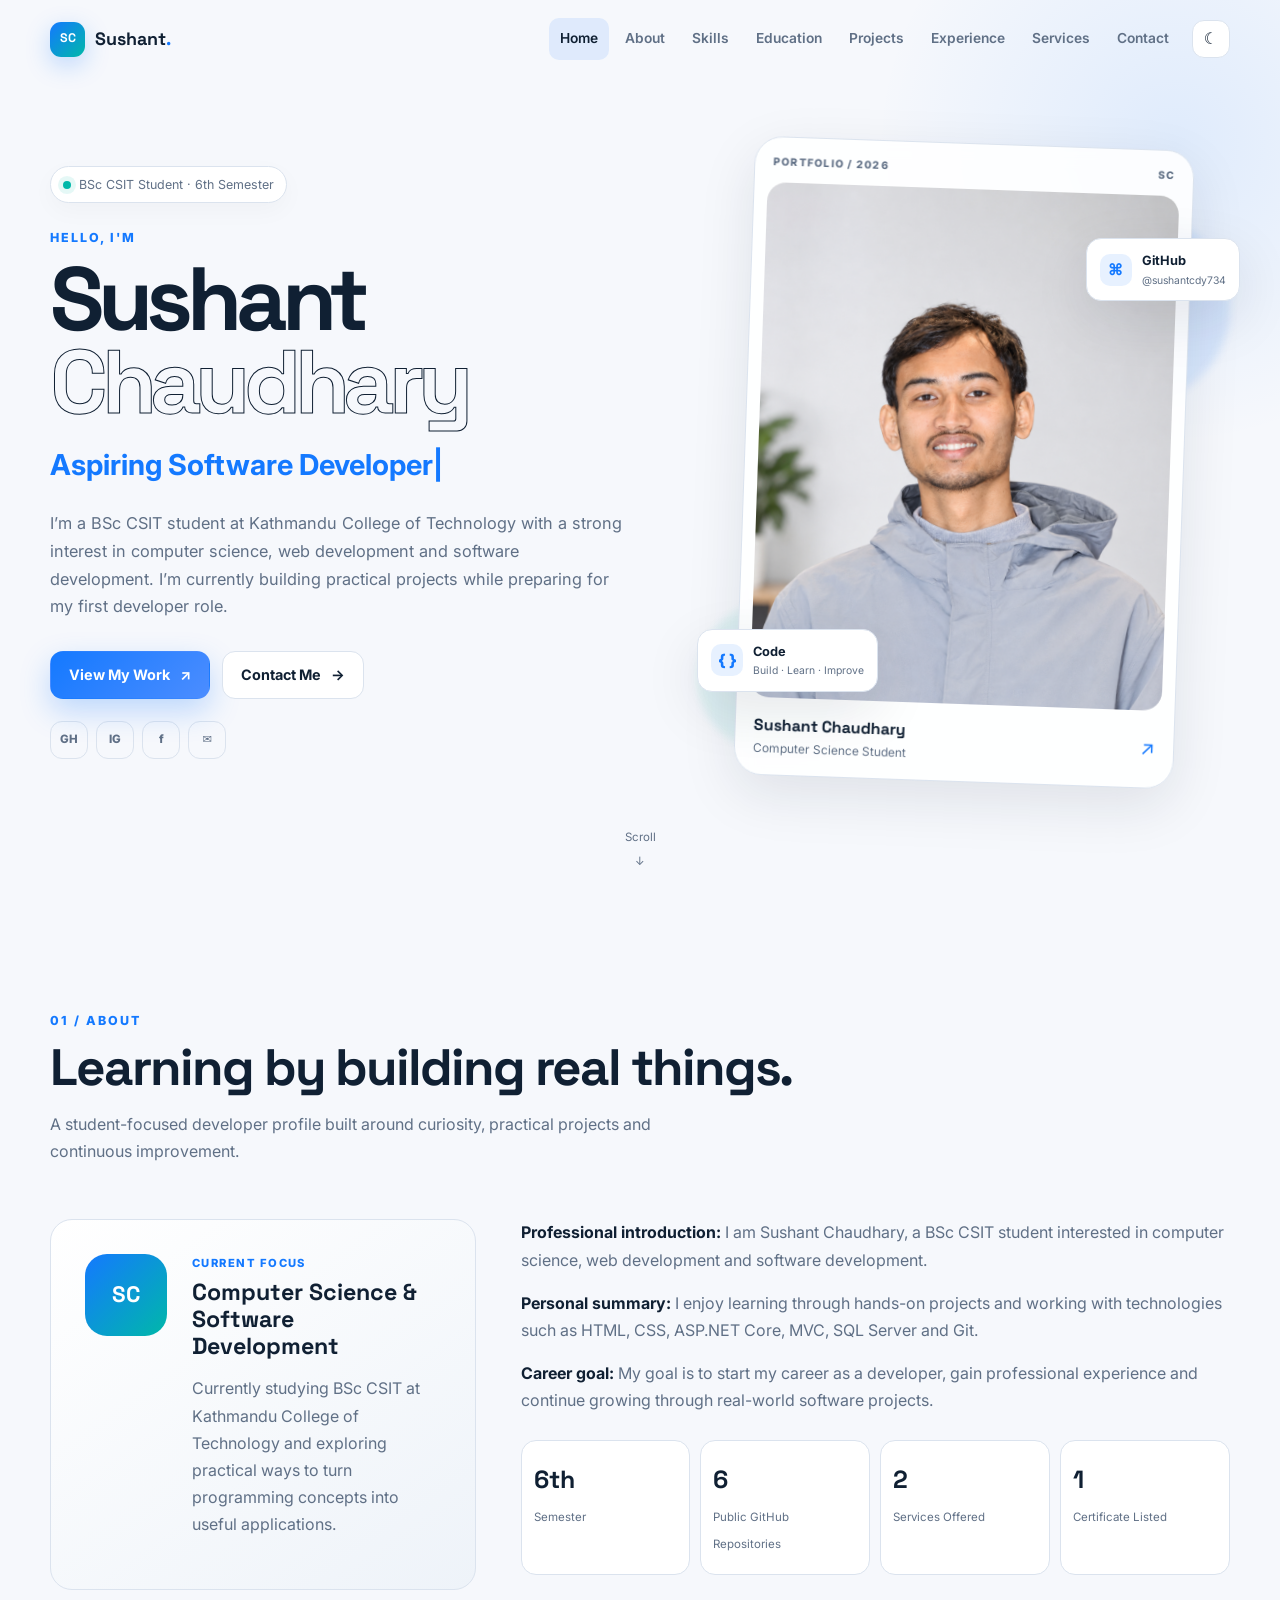
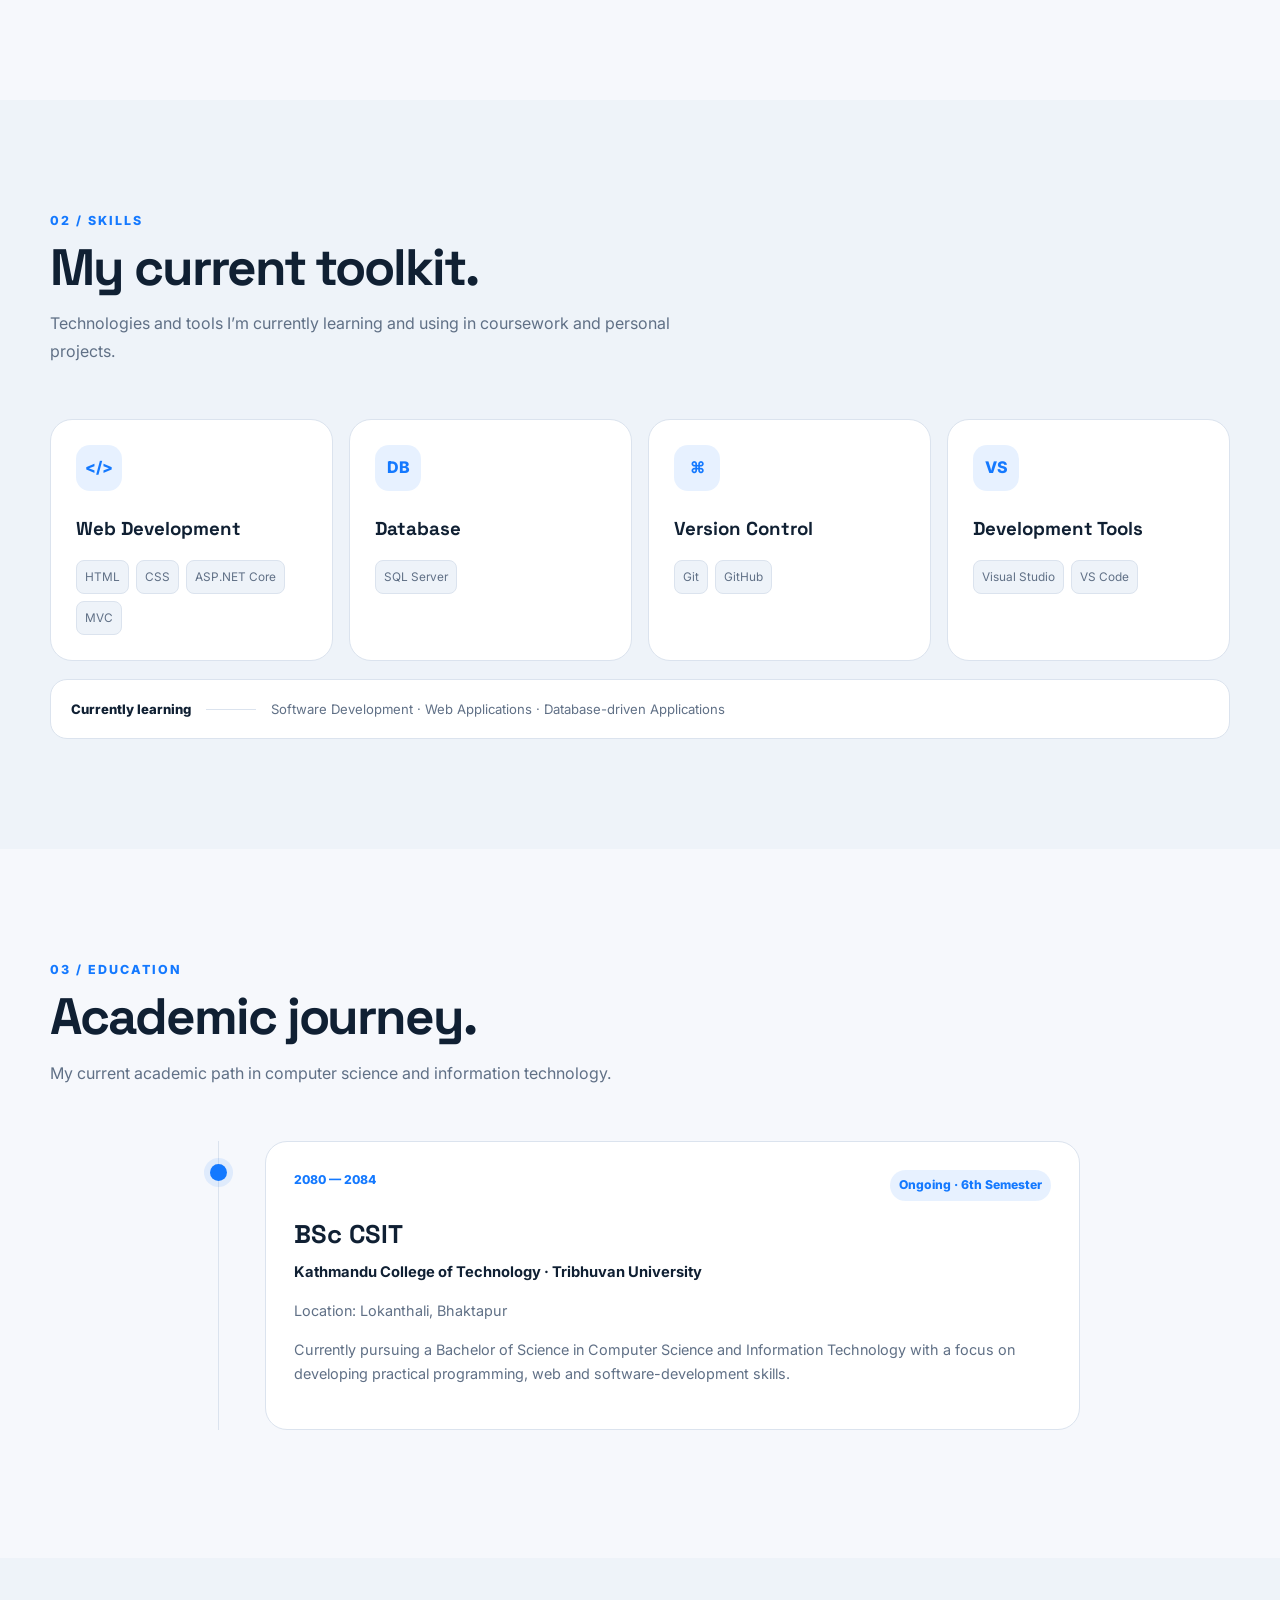
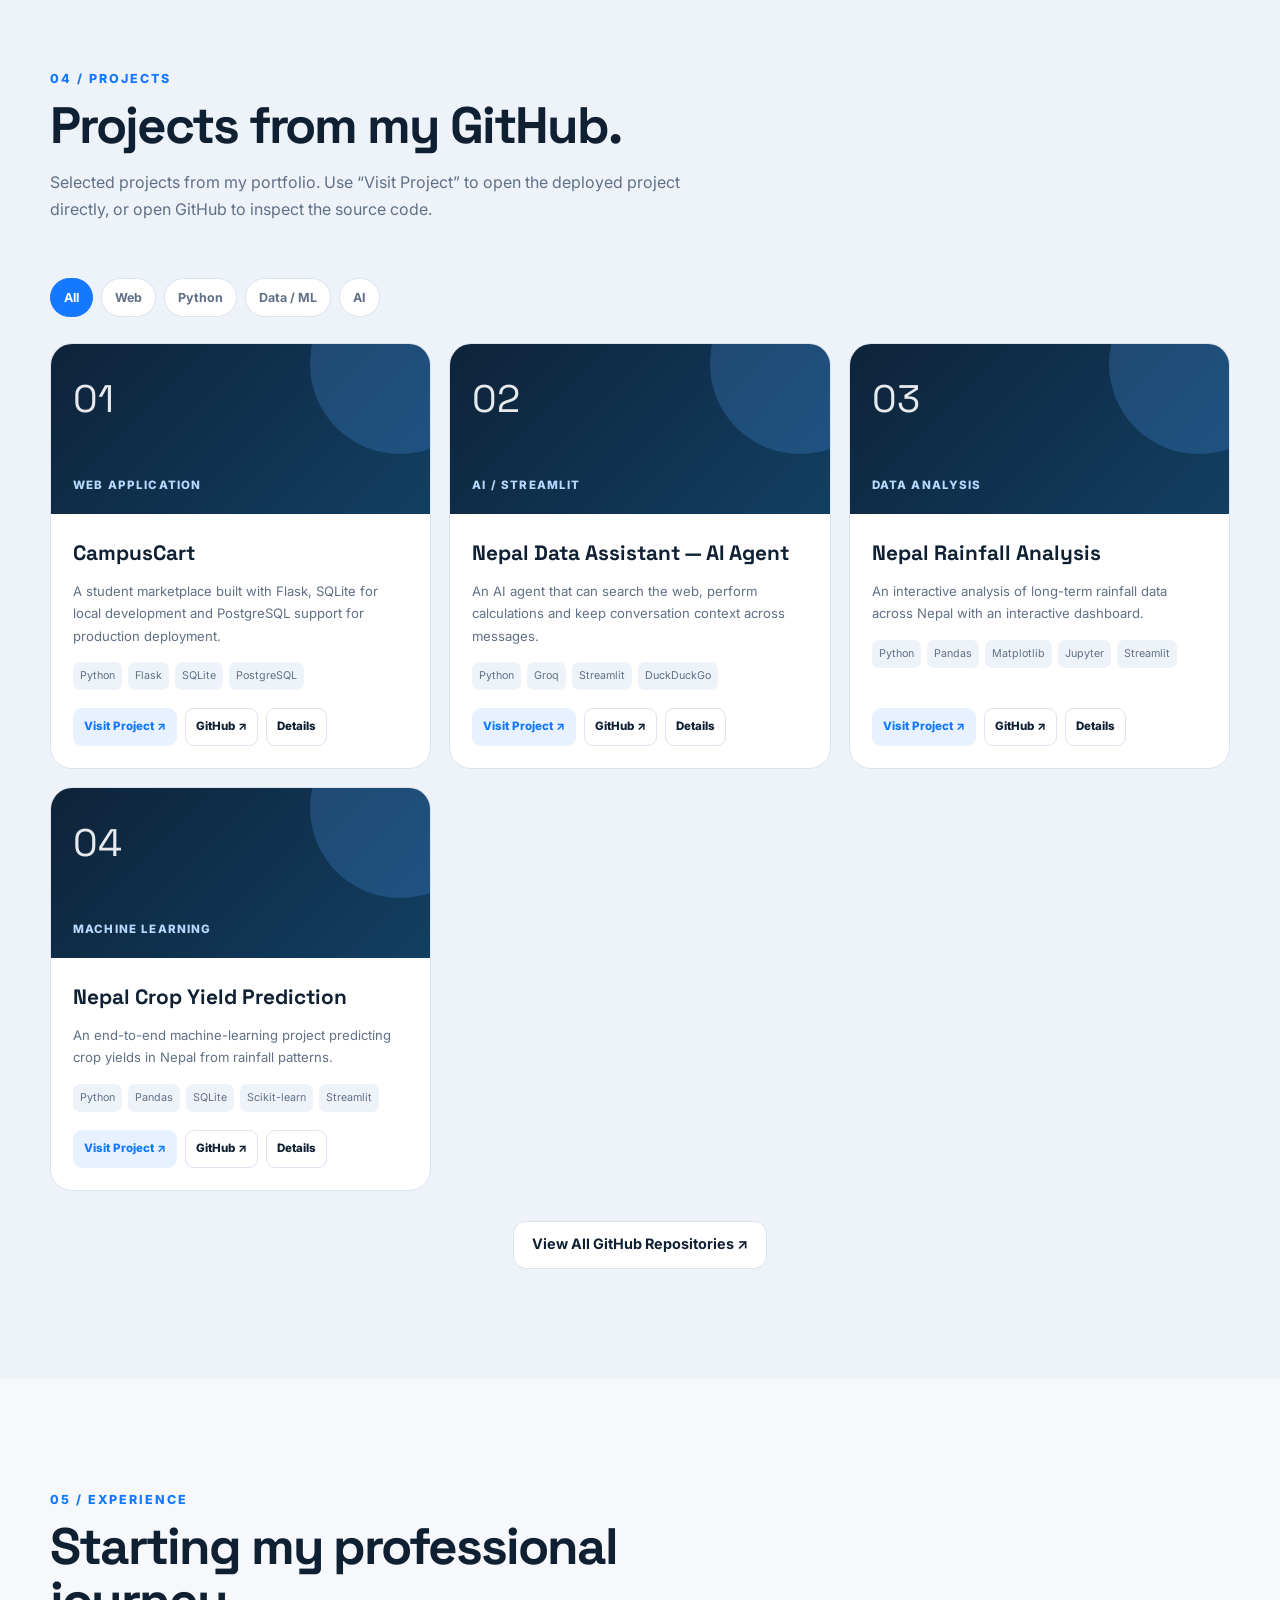
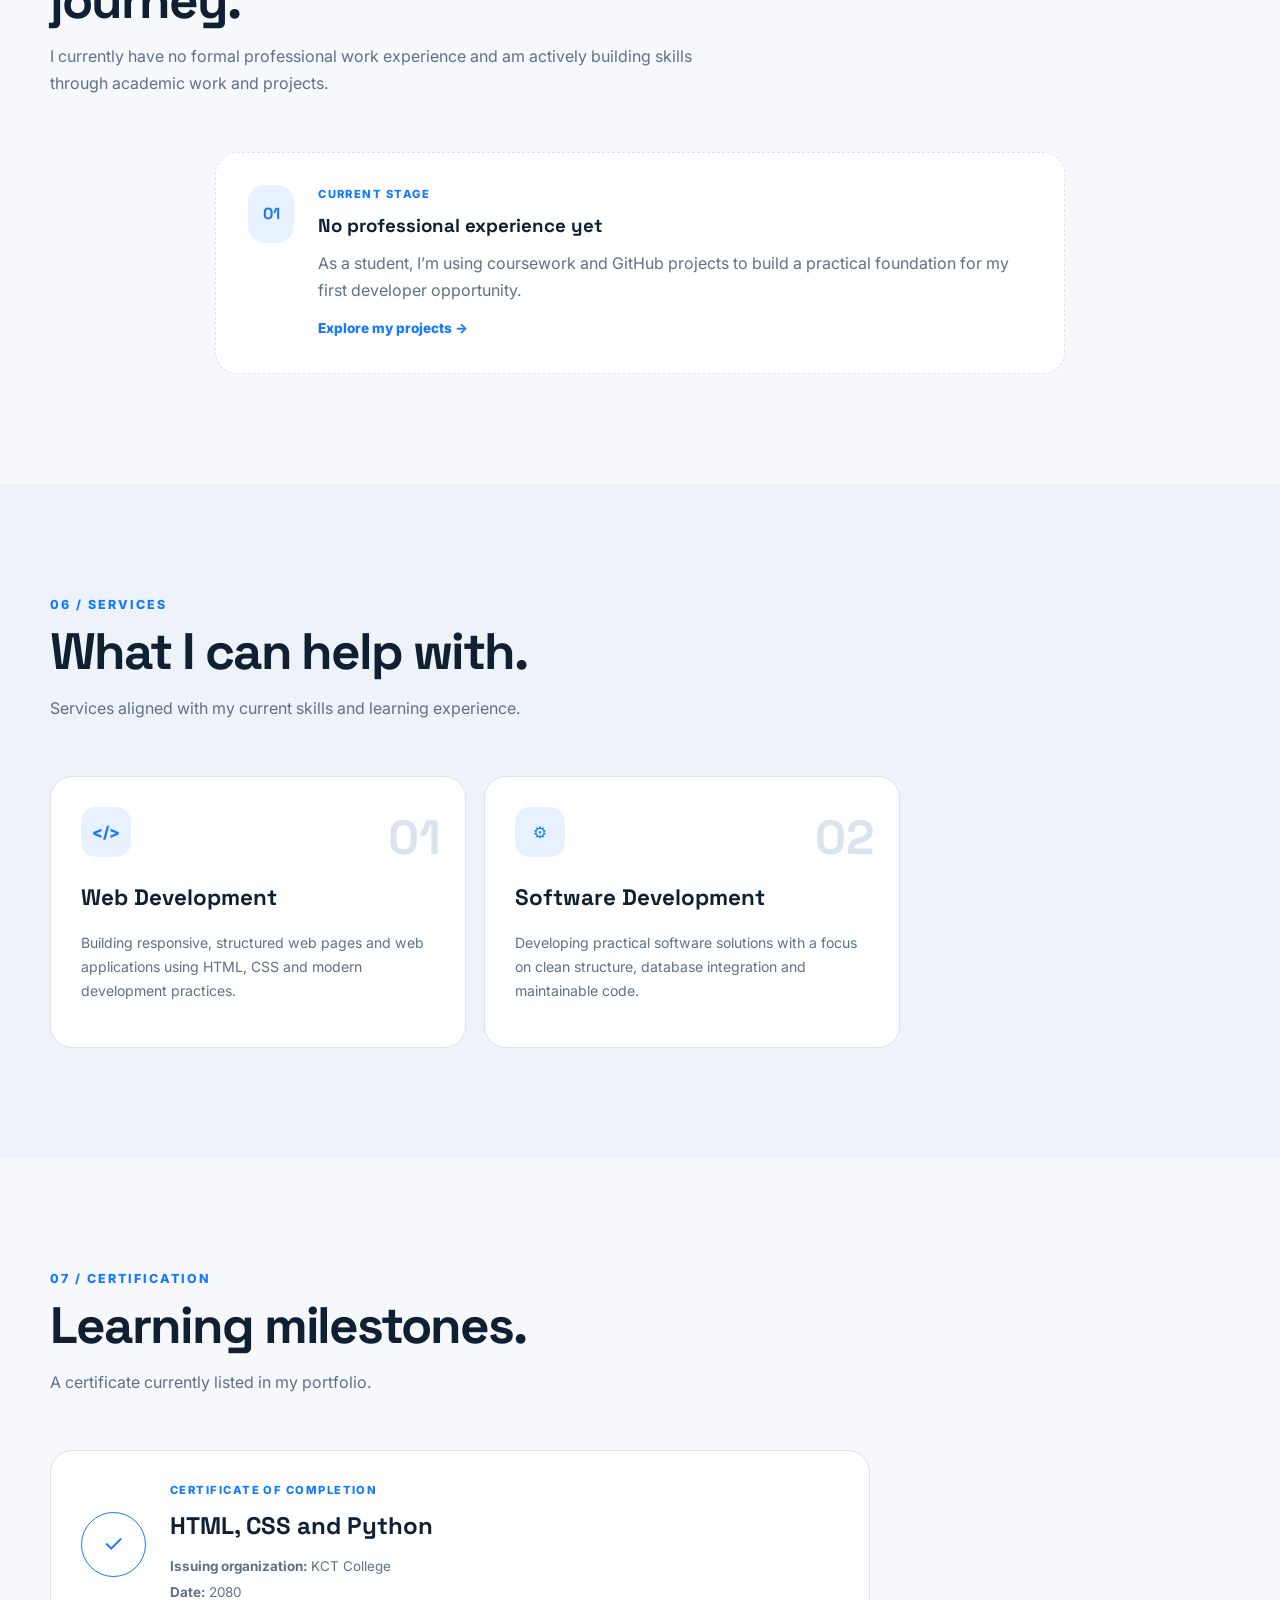
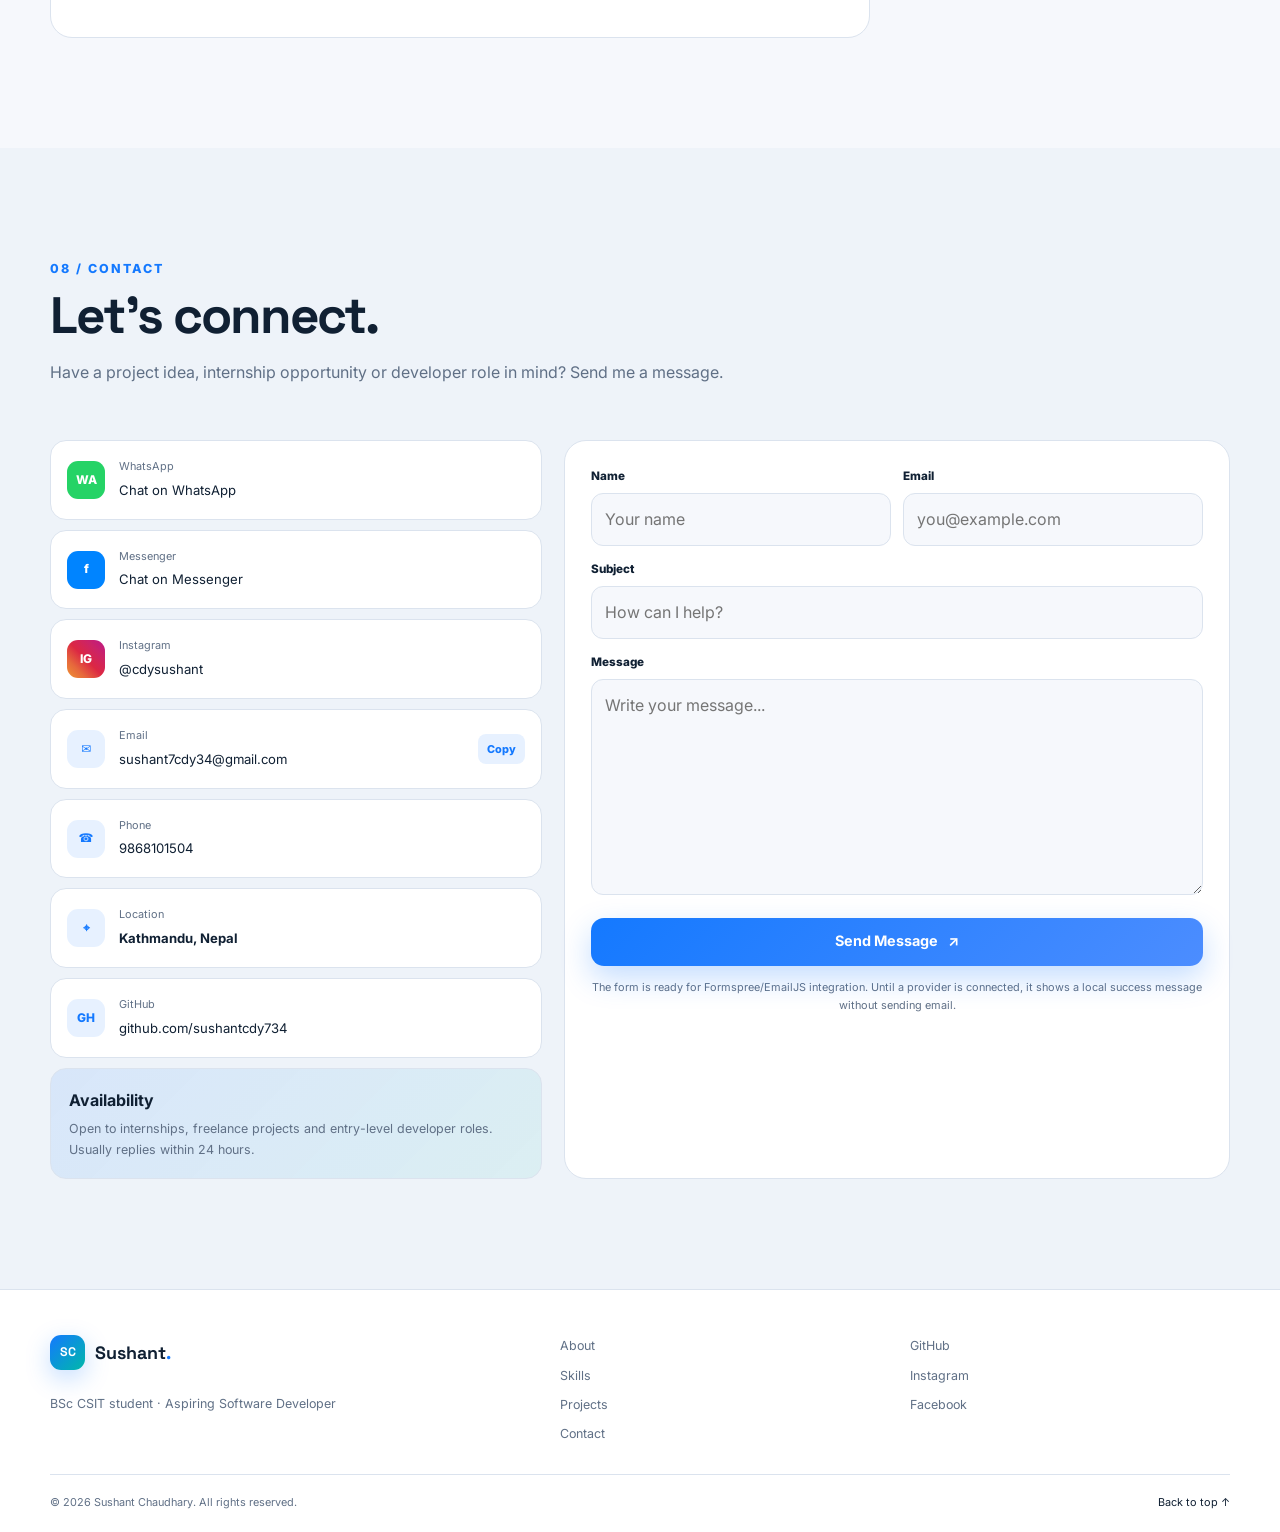
==== commit b6991a61: "Fix email typo in contact section" ====
--- a/index.html
+++ b/index.html
@@ -315,8 +315,8 @@
   <!-- Email (Your existing card) -->
   <div class="contact-card">
     <span class="contact-icon">✉</span>
-    <div><span>Email</span><a href="mailto:sushantcdy34@gmail.com">sushantcdy34@gmail.com</a></div>
-    <button class="copy-btn" data-copy="sushantcdy34@gmail.com" aria-label="Copy email">Copy</button>
+    <div><span>Email</span><a href="mailto:sushantcdy734@gmail.com">sushant7cdy34@gmail.com</a></div>
+    <button class="copy-btn" data-copy="sushantcdy734@gmail.com" aria-label="Copy email">Copy</button>
   </div>
             <div class="contact-card">
               <span class="contact-icon">☎</span>
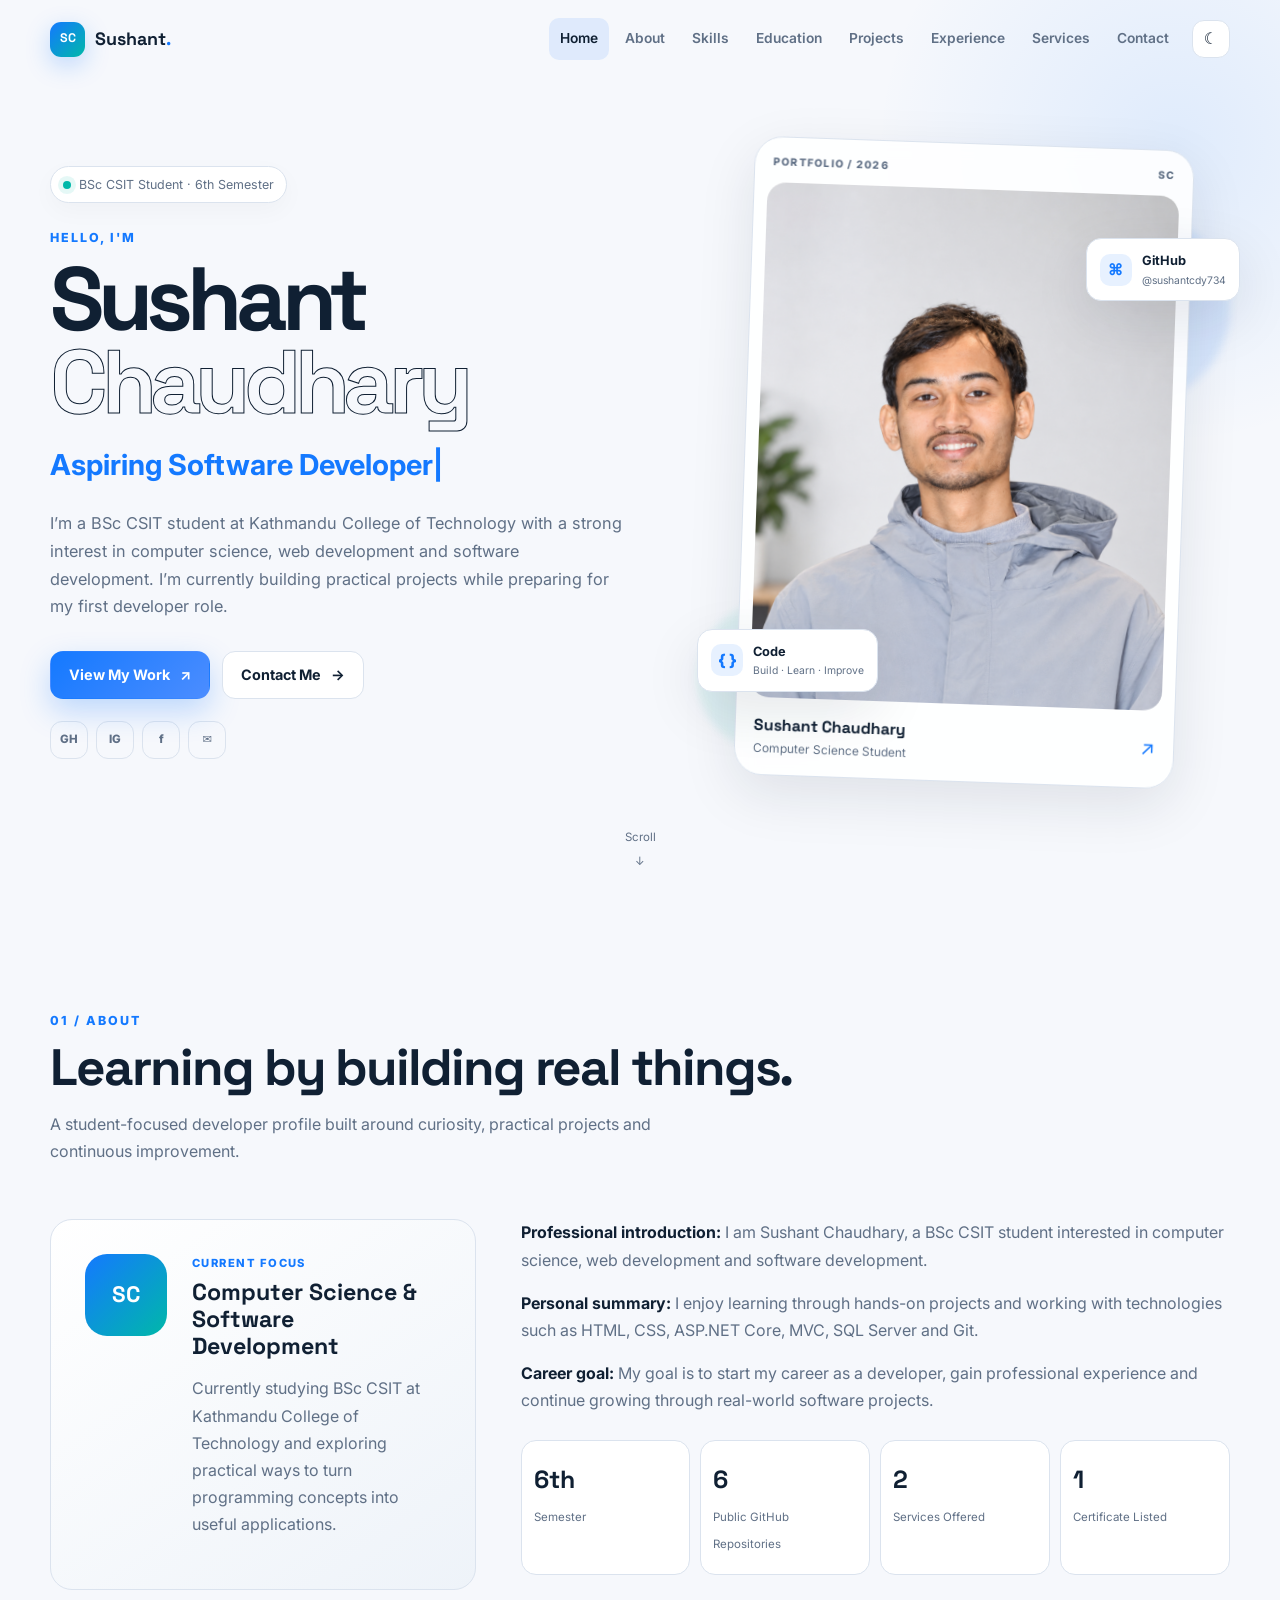
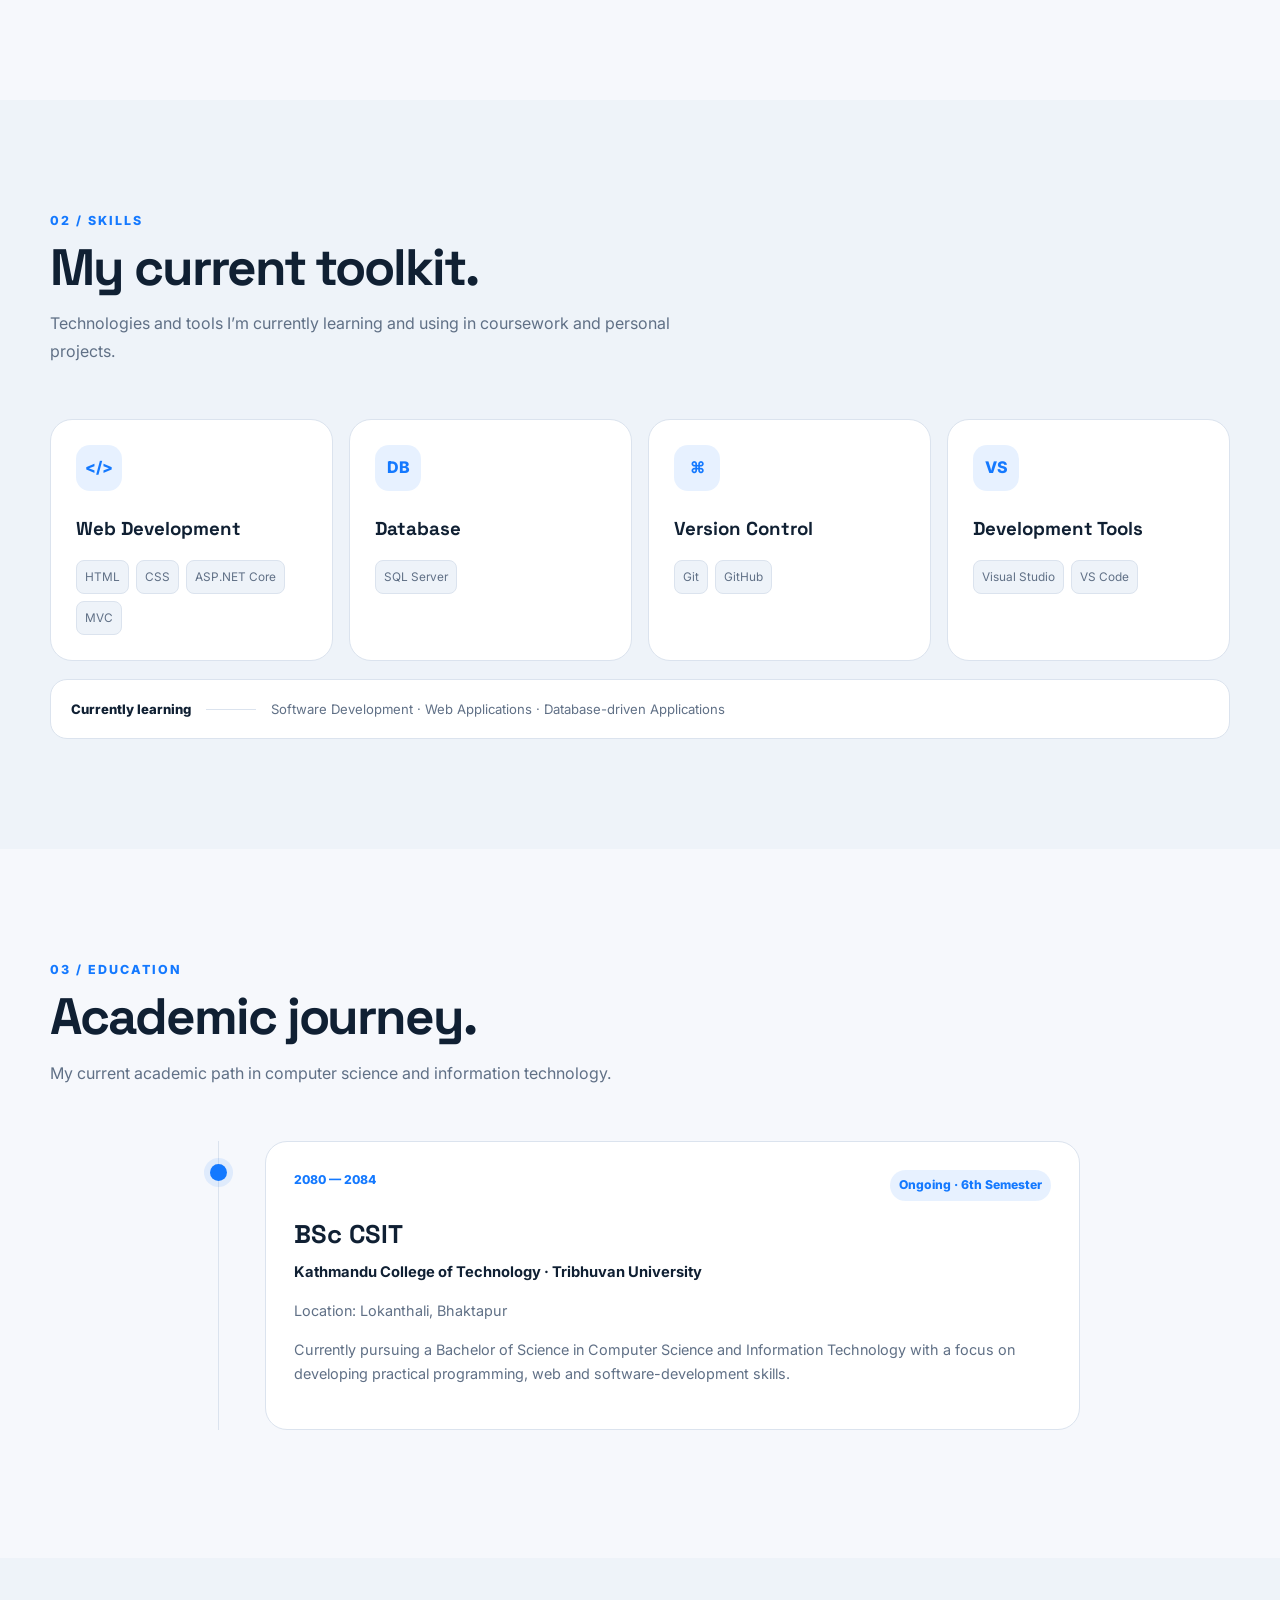
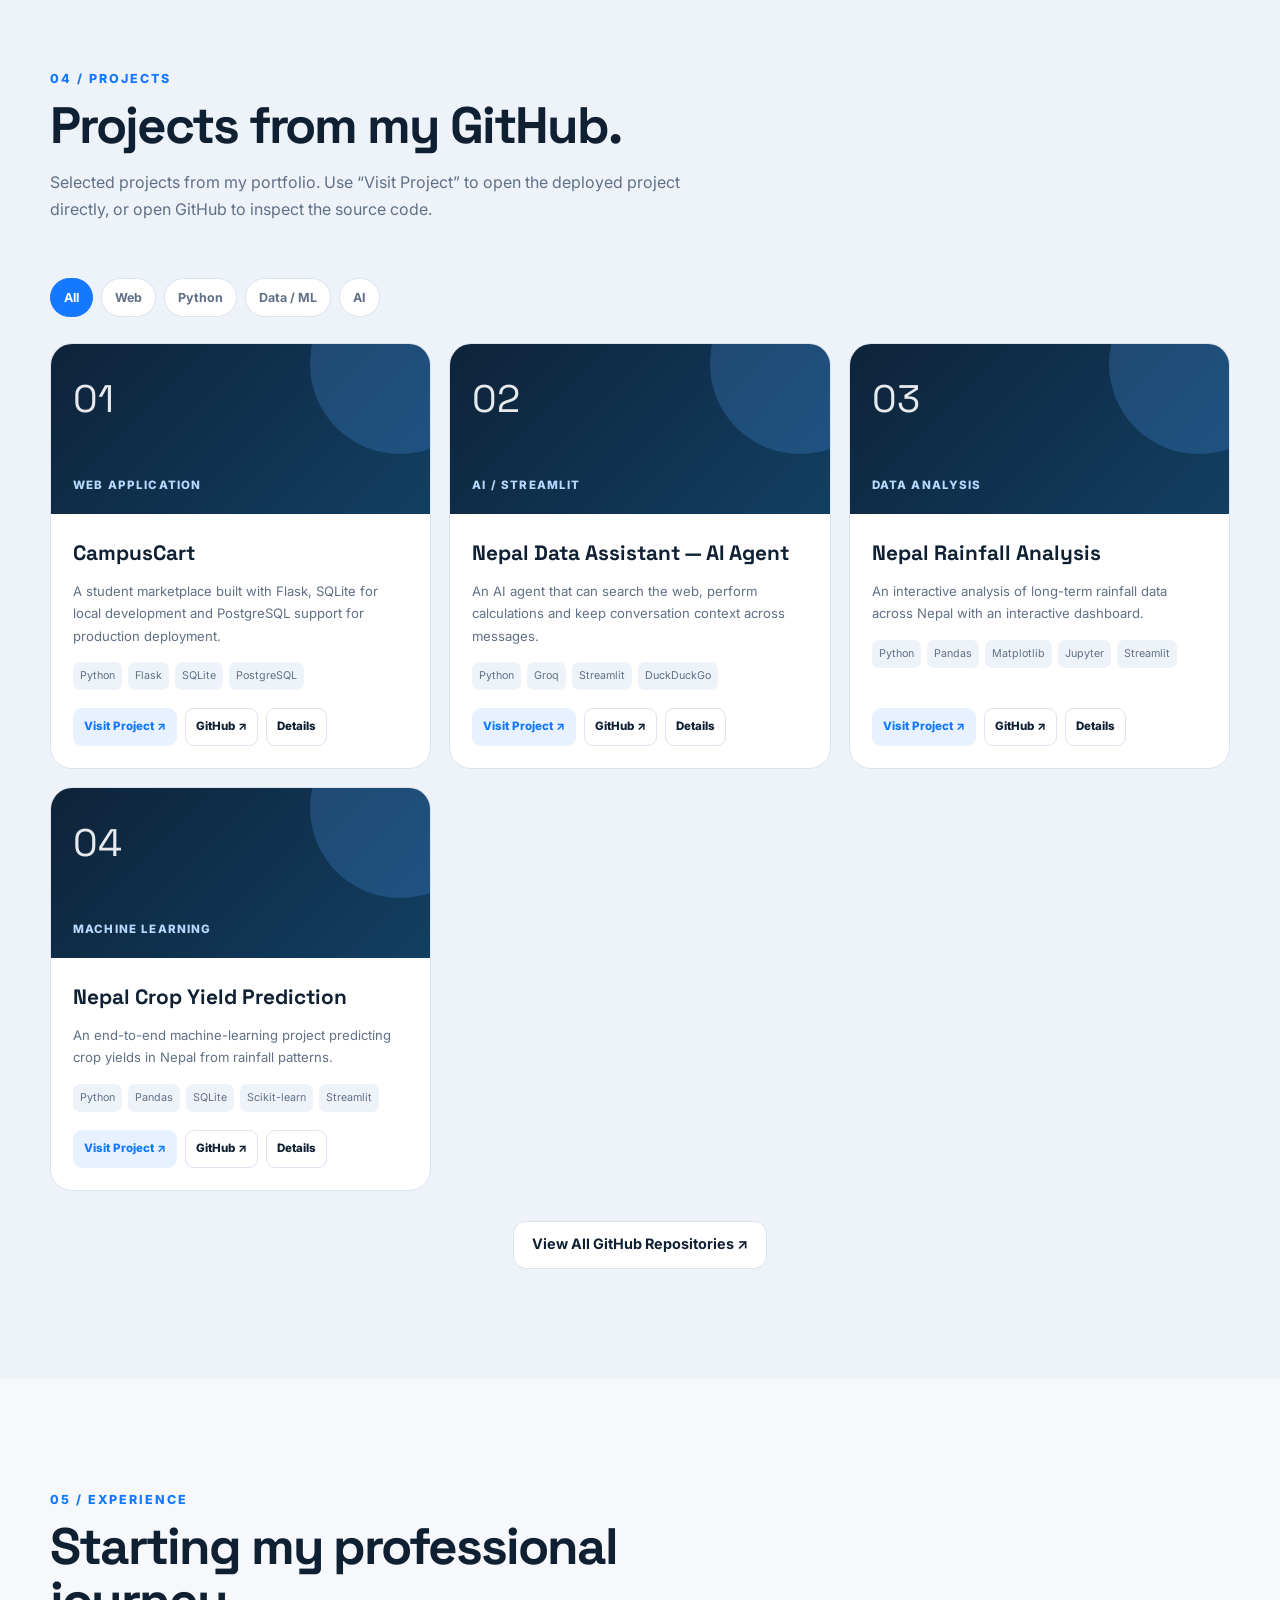
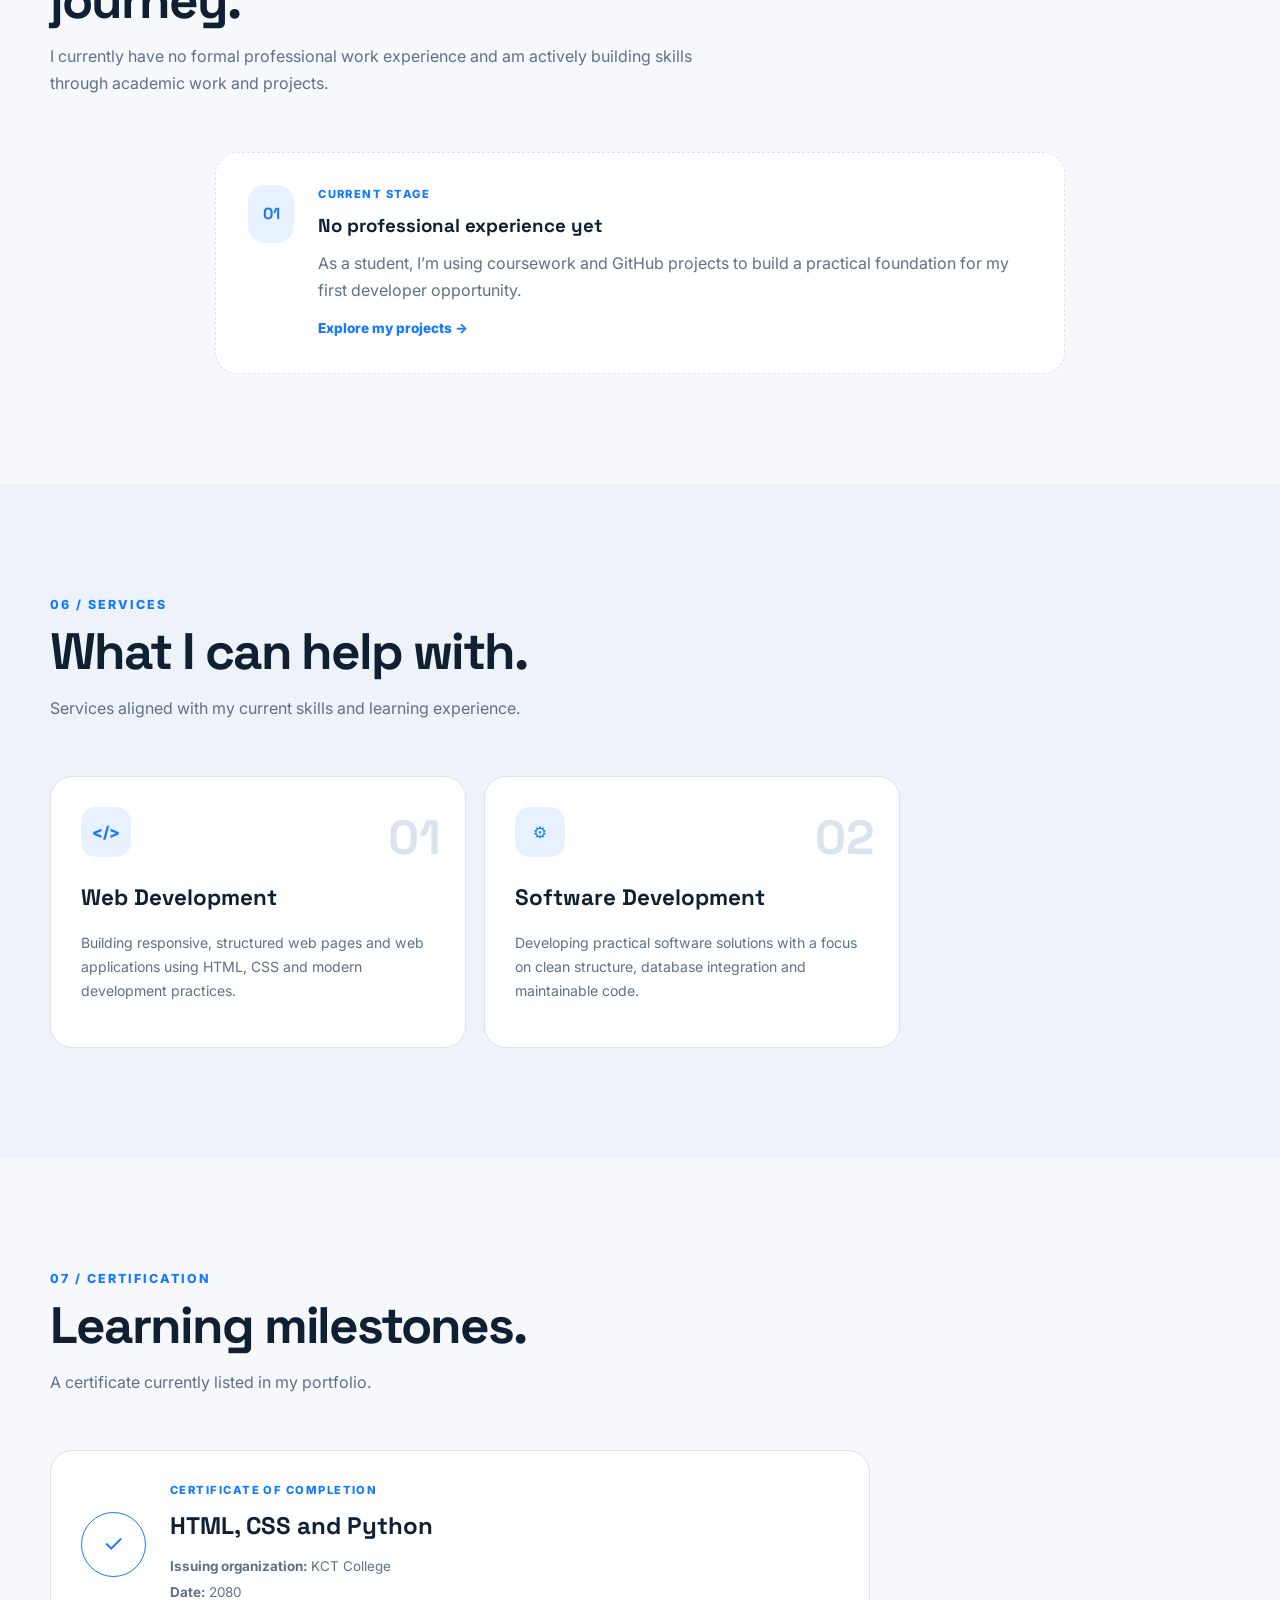
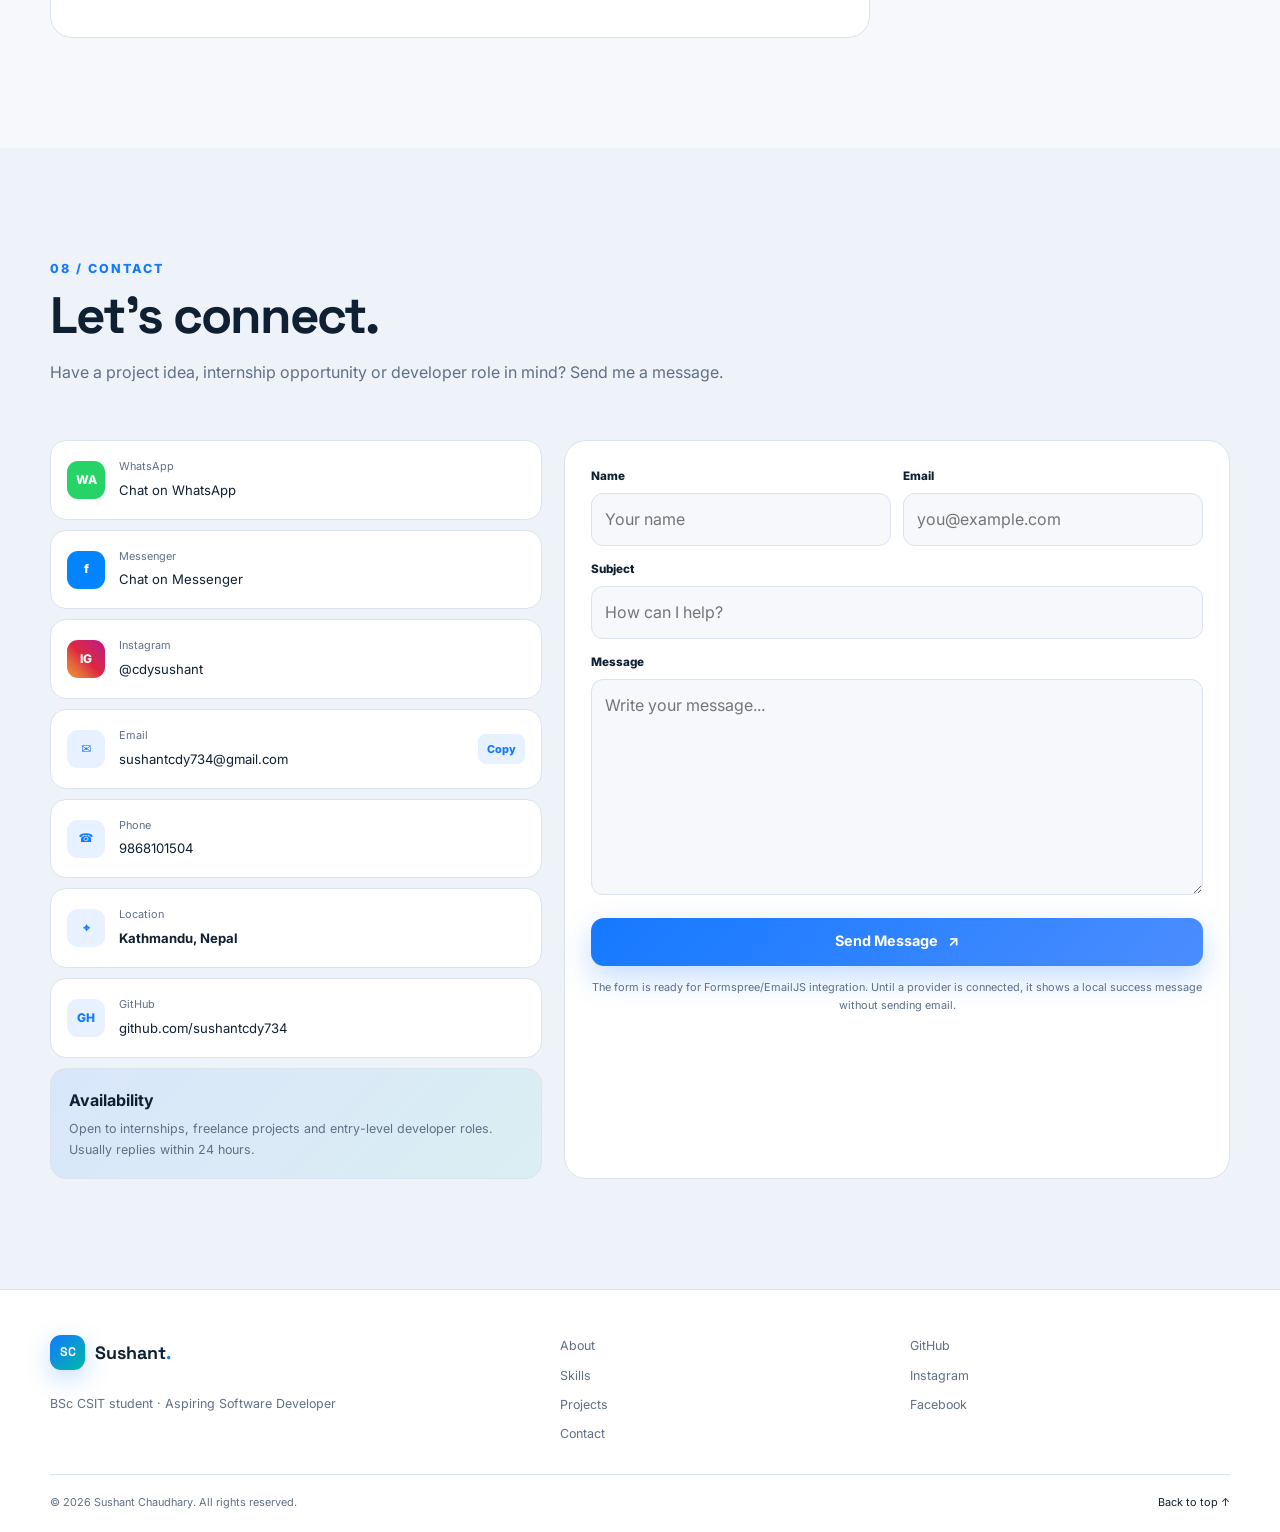
==== commit d6ff8ed4: "Fix email typo in contact section" ====
--- a/index.html
+++ b/index.html
@@ -315,7 +315,7 @@
   <!-- Email (Your existing card) -->
   <div class="contact-card">
     <span class="contact-icon">✉</span>
-    <div><span>Email</span><a href="mailto:sushantcdy734@gmail.com">sushant7cdy34@gmail.com</a></div>
+    <div><span>Email</span><a href="mailto:sushantcdy734@gmail.com">sushantcdy734@gmail.com</a></div>
     <button class="copy-btn" data-copy="sushantcdy734@gmail.com" aria-label="Copy email">Copy</button>
   </div>
             <div class="contact-card">
